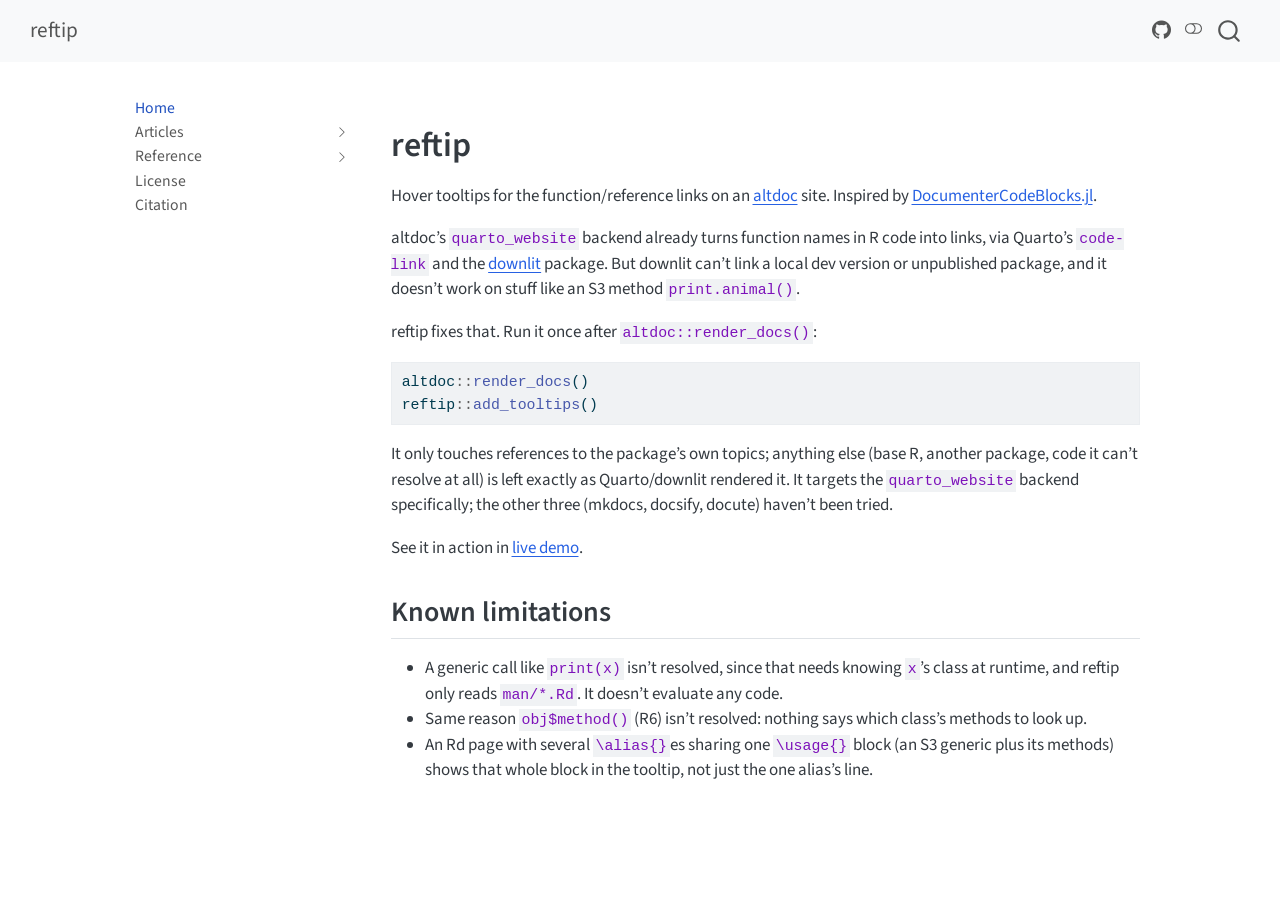
==== index.html @ 0f512218 "Deploying to gh-pages from @ BjarkeHautop/reftip@49de74fd7f89016fe08bc91125ef7ce20153b711 🚀" ====
<!DOCTYPE html>
<html xmlns="http://www.w3.org/1999/xhtml" lang="en" xml:lang="en"><head>

<meta charset="utf-8">
<meta name="generator" content="quarto-1.10.18">

<meta name="viewport" content="width=device-width, initial-scale=1.0, user-scalable=yes">


<title>reftip</title>
<style>
/* Default styles provided by pandoc.
** See https://pandoc.org/MANUAL.html#variables-for-html for config info.
*/
span.smallcaps{font-variant: small-caps;}
div.columns{display: flex; gap: 1.5em;}
div.column{flex: auto;}
@media screen {
div.columns{gap: min(4vw, 1.5em);}
div.column{overflow-x: auto;}
}
div.hanging-indent{margin-left: 1.5em; text-indent: -1.5em;}
ul.task-list{list-style: none;}
ul.task-list li input[type="checkbox"] {
  width: 0.8em;
  margin: 0 0.8em 0.2em -1em; /* quarto-specific, see https://github.com/quarto-dev/quarto-cli/issues/4556 */ 
  vertical-align: middle;
}
/* CSS for syntax highlighting */
html { -webkit-text-size-adjust: 100%; }
pre > code.sourceCode { white-space: pre; position: relative; }
pre > code.sourceCode > span { display: inline-block; line-height: 1.25; }
pre > code.sourceCode > span:empty { height: 1.2em; }
.sourceCode { overflow: visible; }
code.sourceCode > span { color: inherit; text-decoration: inherit; }
div.sourceCode { margin: 1em 0; }
pre.sourceCode { margin: 0; }
@media screen {
div.sourceCode { overflow: auto; }
}
@media print {
pre > code.sourceCode { white-space: pre-wrap; }
pre > code.sourceCode > span { text-indent: -5em; padding-left: 5em; }
}
pre.numberSource code
  { counter-reset: source-line 0; }
pre.numberSource code > span
  { position: relative; left: -4em; counter-increment: source-line; }
pre.numberSource code > span > a:first-child::before
  { content: counter(source-line);
    position: relative; left: -1em; text-align: right; vertical-align: baseline;
    border: none; display: inline-block;
    -webkit-touch-callout: none; -webkit-user-select: none;
    -khtml-user-select: none; -moz-user-select: none;
    -ms-user-select: none; user-select: none;
    padding: 0 4px; width: 4em;
  }
pre.numberSource { margin-left: 3em;  padding-left: 4px; }
div.sourceCode
  {   }
@media screen {
pre > code.sourceCode > span > a:first-child::before { text-decoration: underline; }
}
</style>


<script src="site_libs/quarto-nav/quarto-nav.js"></script>
<script src="site_libs/quarto-nav/headroom.min.js"></script>
<script src="site_libs/clipboard/clipboard.min.js"></script>
<script src="site_libs/quarto-search/autocomplete.umd.js"></script>
<script src="site_libs/quarto-search/fuse.min.js"></script>
<script src="site_libs/quarto-search/quarto-search.js"></script>
<meta name="quarto:offset" content="./">
<script src="site_libs/quarto-html/quarto.js" type="module"></script>
<script src="site_libs/quarto-html/tabsets/tabsets.js" type="module"></script>
<script src="site_libs/quarto-html/popper.min.js"></script>
<script src="site_libs/quarto-html/tippy.umd.min.js"></script>
<script src="site_libs/quarto-html/anchor.min.js"></script>
<link href="site_libs/quarto-html/tippy.css" rel="stylesheet">
<link href="site_libs/quarto-html/quarto-syntax-highlighting-64a204ab8560d761af7679ceaba22944.css" rel="stylesheet" class="quarto-color-scheme" id="quarto-text-highlighting-styles">
<link href="site_libs/quarto-html/quarto-syntax-highlighting-dark-b85bc7c33db8c58e0ec93c3465666fed.css" rel="stylesheet" class="quarto-color-scheme quarto-color-alternate" id="quarto-text-highlighting-styles">
<link href="site_libs/quarto-html/quarto-syntax-highlighting-64a204ab8560d761af7679ceaba22944.css" rel="stylesheet" class="quarto-color-scheme-extra" id="quarto-text-highlighting-styles">
<script src="site_libs/bootstrap/bootstrap.min.js"></script>
<link href="site_libs/bootstrap/bootstrap-icons.css" rel="stylesheet">
<link href="site_libs/bootstrap/bootstrap-ab0d10c92923bf6eabdedba64a68457c.min.css" rel="stylesheet" append-hash="true" class="quarto-color-scheme" id="quarto-bootstrap" data-mode="light">
<link href="site_libs/bootstrap/bootstrap-dark-7be9d5279f96f90b687f1d03388332cb.min.css" rel="stylesheet" append-hash="true" class="quarto-color-scheme quarto-color-alternate" id="quarto-bootstrap" data-mode="dark">
<link href="site_libs/bootstrap/bootstrap-ab0d10c92923bf6eabdedba64a68457c.min.css" rel="stylesheet" append-hash="true" class="quarto-color-scheme-extra" id="quarto-bootstrap" data-mode="light">
<script id="quarto-search-options" type="application/json">{
  "location": "navbar",
  "copy-button": false,
  "collapse-after": 3,
  "panel-placement": "end",
  "type": "overlay",
  "limit": 50,
  "keyboard-shortcut": [
    "f",
    "/",
    "s"
  ],
  "show-item-context": false,
  "language": {
    "search-no-results-text": "No results",
    "search-matching-documents-text": "matching documents",
    "search-copy-link-title": "Copy link to search",
    "search-hide-matches-text": "Hide additional matches",
    "search-more-match-text": "more match in this document",
    "search-more-matches-text": "more matches in this document",
    "search-clear-button-title": "Clear",
    "search-text-placeholder": "",
    "search-detached-cancel-button-title": "Cancel",
    "search-submit-button-title": "Submit",
    "search-label": "Search"
  }
}</script>
<script>
(function () {
  try {
    if (
      window.localStorage.getItem("quarto-color-scheme") === null &&
      window.matchMedia("(prefers-color-scheme: dark)").matches
    ) {
      window.localStorage.setItem("quarto-color-scheme", "alternate");
    }
  } catch (e) {
    // localStorage unavailable (e.g. file:// preview, blocked
    // storage) - fall back to Quarto's own light default.
  }
})();
</script>


<!-- reftip -->
<style>
.reftip-float{display:none;position:fixed;z-index:10000;min-width:220px;max-width:420px;background:var(--bs-body-bg,#1e1e1e);color:var(--bs-body-color,#eee);border:1px solid var(--bs-border-color,#444);border-radius:6px;padding:.5em .75em;font-size:.85em;line-height:1.4;box-shadow:0 4px 14px rgba(0,0,0,.35);white-space:normal;text-align:left;font-weight:normal;font-style:normal;}
.reftip-float .reftip-sig{display:block;white-space:pre-wrap;font-family:ui-monospace,SFMono-Regular,Consolas,monospace;font-weight:600;color:var(--bs-link-color,#9cdcfe);margin-bottom:.35em;background-color:transparent;padding:0;border-radius:0;}
.reftip-float .reftip-brief{margin:0;color:var(--bs-secondary-color,#ccc);}
a.reftip-ref{cursor:help;}
</style>
</head>

<body class="nav-sidebar floating nav-fixed fullcontent quarto-light"><script id="quarto-html-before-body" type="application/javascript">
    const toggleBodyColorMode = (bsSheetEl) => {
      const mode = bsSheetEl.getAttribute("data-mode");
      const bodyEl = window.document.querySelector("body");
      if (mode === "dark") {
        bodyEl.classList.add("quarto-dark");
        bodyEl.classList.remove("quarto-light");
      } else {
        bodyEl.classList.add("quarto-light");
        bodyEl.classList.remove("quarto-dark");
      }
    }
    const toggleBodyColorPrimary = () => {
      const bsSheetEl = window.document.querySelector("link#quarto-bootstrap:not([rel=disabled-stylesheet])");
      if (bsSheetEl) {
        toggleBodyColorMode(bsSheetEl);
      }
    }
    const setColorSchemeToggle = (alternate) => {
      const toggles = window.document.querySelectorAll('.quarto-color-scheme-toggle');
      for (let i=0; i < toggles.length; i++) {
        const toggle = toggles[i];
        if (toggle) {
          if (alternate) {
            toggle.classList.add("alternate");
          } else {
            toggle.classList.remove("alternate");
          }
        }
      }
    };
    const toggleColorMode = (alternate) => {
      // Switch the stylesheets
      const primaryStylesheets = window.document.querySelectorAll('link.quarto-color-scheme:not(.quarto-color-alternate)');
      const alternateStylesheets = window.document.querySelectorAll('link.quarto-color-scheme.quarto-color-alternate');
      manageTransitions('#quarto-margin-sidebar .nav-link', false);
      if (alternate) {
        // note: dark is layered on light, we don't disable primary!
        enableStylesheet(alternateStylesheets);
        for (const sheetNode of alternateStylesheets) {
          if (sheetNode.id === "quarto-bootstrap") {
            toggleBodyColorMode(sheetNode);
          }
        }
      } else {
        disableStylesheet(alternateStylesheets);
        enableStylesheet(primaryStylesheets)
        toggleBodyColorPrimary();
      }
      manageTransitions('#quarto-margin-sidebar .nav-link', true);
      // Switch the toggles
      setColorSchemeToggle(alternate)
      // Hack to workaround the fact that safari doesn't
      // properly recolor the scrollbar when toggling (#1455)
      if (navigator.userAgent.indexOf('Safari') > 0 && navigator.userAgent.indexOf('Chrome') == -1) {
        manageTransitions("body", false);
        window.scrollTo(0, 1);
        setTimeout(() => {
          window.scrollTo(0, 0);
          manageTransitions("body", true);
        }, 40);
      }
    }
    const disableStylesheet = (stylesheets) => {
      for (let i=0; i < stylesheets.length; i++) {
        const stylesheet = stylesheets[i];
        stylesheet.rel = 'disabled-stylesheet';
      }
    }
    const enableStylesheet = (stylesheets) => {
      for (let i=0; i < stylesheets.length; i++) {
        const stylesheet = stylesheets[i];
        if(stylesheet.rel !== 'stylesheet') { // for Chrome, which will still FOUC without this check
          stylesheet.rel = 'stylesheet';
        }
      }
    }
    const manageTransitions = (selector, allowTransitions) => {
      const els = window.document.querySelectorAll(selector);
      for (let i=0; i < els.length; i++) {
        const el = els[i];
        if (allowTransitions) {
          el.classList.remove('notransition');
        } else {
          el.classList.add('notransition');
        }
      }
    }
    const isFileUrl = () => {
      return window.location.protocol === 'file:';
    }
    const hasAlternateSentinel = () => {
      let styleSentinel = getColorSchemeSentinel();
      if (styleSentinel !== null) {
        return styleSentinel === "alternate";
      } else {
        return false;
      }
    }
    const setStyleSentinel = (alternate) => {
      const value = alternate ? "alternate" : "default";
      if (!isFileUrl()) {
        window.localStorage.setItem("quarto-color-scheme", value);
      } else {
        localAlternateSentinel = value;
      }
    }
    const getColorSchemeSentinel = () => {
      if (!isFileUrl()) {
        const storageValue = window.localStorage.getItem("quarto-color-scheme");
        return storageValue != null ? storageValue : localAlternateSentinel;
      } else {
        return localAlternateSentinel;
      }
    }
    const toggleGiscusIfUsed = (isAlternate, darkModeDefault) => {
      const baseTheme = document.querySelector('#giscus-base-theme')?.value ?? 'light';
      const alternateTheme = document.querySelector('#giscus-alt-theme')?.value ?? 'dark';
      let newTheme = '';
      if(authorPrefersDark) {
        newTheme = isAlternate ? baseTheme : alternateTheme;
      } else {
        newTheme = isAlternate ? alternateTheme : baseTheme;
      }
      const changeGiscusTheme = () => {
        // From: https://github.com/giscus/giscus/issues/336
        const sendMessage = (message) => {
          const iframe = document.querySelector('iframe.giscus-frame');
          if (!iframe) return;
          iframe.contentWindow.postMessage({ giscus: message }, 'https://giscus.app');
        }
        sendMessage({
          setConfig: {
            theme: newTheme
          }
        });
      }
      const isGiscussLoaded = window.document.querySelector('iframe.giscus-frame') !== null;
      if (isGiscussLoaded) {
        changeGiscusTheme();
      }
    };
    const authorPrefersDark = false;
    const darkModeDefault = authorPrefersDark;
      document.querySelector('link#quarto-text-highlighting-styles.quarto-color-scheme-extra').rel = 'disabled-stylesheet';
      document.querySelector('link#quarto-bootstrap.quarto-color-scheme-extra').rel = 'disabled-stylesheet';
    let localAlternateSentinel = darkModeDefault ? 'alternate' : 'default';
    // Dark / light mode switch
    window.quartoToggleColorScheme = () => {
      // Read the current dark / light value
      let toAlternate = !hasAlternateSentinel();
      toggleColorMode(toAlternate);
      setStyleSentinel(toAlternate);
      toggleGiscusIfUsed(toAlternate, darkModeDefault);
      window.dispatchEvent(new Event('resize'));
    };
    // Switch to dark mode if need be
    if (hasAlternateSentinel()) {
      toggleColorMode(true);
    } else {
      toggleColorMode(false);
    }
  </script>

<div id="quarto-search-results"></div>
  <header id="quarto-header" class="headroom fixed-top">
    <nav class="navbar navbar-expand-lg " data-bs-theme="dark">
      <div class="navbar-container container-fluid">
      <div class="navbar-brand-container mx-auto">
    <a class="navbar-brand" href="./index.html">
    <span class="navbar-title">reftip</span>
    </a>
  </div>
            <div id="quarto-search" class="" title="Search"></div>
          <button class="navbar-toggler" type="button" data-bs-toggle="collapse" data-bs-target="#navbarCollapse" aria-controls="navbarCollapse" role="menu" aria-expanded="false" aria-label="Toggle navigation" onclick="if (window.quartoToggleHeadroom) { window.quartoToggleHeadroom(); }">
  <span class="navbar-toggler-icon"></span>
</button>
          <div class="collapse navbar-collapse" id="navbarCollapse">
            <ul class="navbar-nav navbar-nav-scroll ms-auto">
  <li class="nav-item compact">
    <a class="nav-link" href="https://github.com/BjarkeHautop/reftip"> <i class="bi bi-github" role="img" aria-label="reftip GitHub">
</i> 
<span class="menu-text"></span></a>
  </li>  
</ul>
          </div> <!-- /navcollapse -->
            <div class="quarto-navbar-tools">
  <a href="" class="quarto-color-scheme-toggle quarto-navigation-tool  px-1" onclick="window.quartoToggleColorScheme(); return false;" title="Toggle dark mode"><i class="bi"></i></a>
</div>
      </div> <!-- /container-fluid -->
    </nav>
  <nav class="quarto-secondary-nav">
    <div class="container-fluid d-flex">
      <button type="button" class="quarto-btn-toggle btn" data-bs-toggle="collapse" role="button" data-bs-target=".quarto-sidebar-collapse-item" aria-controls="quarto-sidebar" aria-expanded="false" aria-label="Toggle sidebar navigation" onclick="if (window.quartoToggleHeadroom) { window.quartoToggleHeadroom(); }">
        <i class="bi bi-layout-text-sidebar-reverse"></i>
      </button>
        <nav class="quarto-page-breadcrumbs" aria-label="breadcrumb"><ol class="breadcrumb"><li class="breadcrumb-item"><a href="./index.html">Home</a></li></ol></nav>
        <a class="flex-grow-1" role="navigation" data-bs-toggle="collapse" data-bs-target=".quarto-sidebar-collapse-item" aria-controls="quarto-sidebar" aria-expanded="false" aria-label="Toggle sidebar navigation" onclick="if (window.quartoToggleHeadroom) { window.quartoToggleHeadroom(); }">      
        </a>
    </div>
  </nav>
</header>
<!-- content -->
<div id="quarto-content" class="quarto-container page-columns page-rows-contents page-layout-article page-navbar">
<!-- sidebar -->
  <nav id="quarto-sidebar" class="sidebar collapse collapse-horizontal quarto-sidebar-collapse-item sidebar-navigation floating overflow-auto">
    <div class="sidebar-menu-container"> 
    <ul class="list-unstyled mt-1">
        <li class="sidebar-item">
  <div class="sidebar-item-container"> 
  <a href="./index.html" class="sidebar-item-text sidebar-link active">
 <span class="menu-text">Home</span></a>
  </div>
</li>
        <li class="sidebar-item sidebar-item-section">
      <div class="sidebar-item-container"> 
            <a class="sidebar-item-text sidebar-link text-start collapsed" data-bs-toggle="collapse" data-bs-target="#quarto-sidebar-section-1" role="navigation" aria-expanded="false">
 <span class="menu-text">Articles</span></a>
          <a class="sidebar-item-toggle text-start collapsed" data-bs-toggle="collapse" data-bs-target="#quarto-sidebar-section-1" role="navigation" aria-expanded="false" aria-label="Toggle section">
            <i class="bi bi-chevron-right ms-2"></i>
          </a> 
      </div>
      <ul id="quarto-sidebar-section-1" class="collapse list-unstyled sidebar-section depth1 ">  
          <li class="sidebar-item">
  <div class="sidebar-item-container"> 
  <a href="./vignettes/demo.html" class="sidebar-item-text sidebar-link">
 <span class="menu-text">Live demo</span></a>
  </div>
</li>
      </ul>
  </li>
        <li class="sidebar-item sidebar-item-section">
      <div class="sidebar-item-container"> 
            <a class="sidebar-item-text sidebar-link text-start collapsed" data-bs-toggle="collapse" data-bs-target="#quarto-sidebar-section-2" role="navigation" aria-expanded="false">
 <span class="menu-text">Reference</span></a>
          <a class="sidebar-item-toggle text-start collapsed" data-bs-toggle="collapse" data-bs-target="#quarto-sidebar-section-2" role="navigation" aria-expanded="false" aria-label="Toggle section">
            <i class="bi bi-chevron-right ms-2"></i>
          </a> 
      </div>
      <ul id="quarto-sidebar-section-2" class="collapse list-unstyled sidebar-section depth1 ">  
          <li class="sidebar-item">
  <div class="sidebar-item-container"> 
  <a href="./man/add_tooltips.html" class="sidebar-item-text sidebar-link">
 <span class="menu-text">add_tooltips</span></a>
  </div>
</li>
          <li class="sidebar-item">
  <div class="sidebar-item-container"> 
  <a href="./man/animal.html" class="sidebar-item-text sidebar-link">
 <span class="menu-text">animal</span></a>
  </div>
</li>
          <li class="sidebar-item">
  <div class="sidebar-item-container"> 
  <a href="./man/build_topic_index.html" class="sidebar-item-text sidebar-link">
 <span class="menu-text">build_topic_index</span></a>
  </div>
</li>
          <li class="sidebar-item">
  <div class="sidebar-item-container"> 
  <a href="./man/greet.html" class="sidebar-item-text sidebar-link">
 <span class="menu-text">greet</span></a>
  </div>
</li>
      </ul>
  </li>
        <li class="sidebar-item">
  <div class="sidebar-item-container"> 
  <a href="./LICENSE.html" class="sidebar-item-text sidebar-link">
 <span class="menu-text">License</span></a>
  </div>
</li>
        <li class="sidebar-item">
  <div class="sidebar-item-container"> 
  <a href="./CITATION.html" class="sidebar-item-text sidebar-link">
 <span class="menu-text">Citation</span></a>
  </div>
</li>
    </ul>
    </div>
</nav>
<div id="quarto-sidebar-glass" class="quarto-sidebar-collapse-item" data-bs-toggle="collapse" data-bs-target=".quarto-sidebar-collapse-item"></div>
<!-- margin-sidebar -->
    
<!-- main -->
<main class="content" id="quarto-document-content"><header id="title-block-header" class="quarto-title-block"></header>





<section id="reftip" class="level1">
<h1>reftip</h1>
<p>Hover tooltips for the function/reference links on an <a href="https://github.com/etiennebacher/altdoc">altdoc</a> site. Inspired by <a href="https://fredrikekre.github.io/DocumenterCodeBlocks.jl/dev/">DocumenterCodeBlocks.jl</a>.</p>
<p>altdoc’s <code>quarto_website</code> backend already turns function names in R code into links, via Quarto’s <code>code-link</code> and the <a href="https://downlit.r-lib.org/">downlit</a> package. But downlit can’t link a local dev version or unpublished package, and it doesn’t work on stuff like an S3 method <code><a class="reftip-ref" data-reftip="t1" href="man/animal.html">print.animal()</a></code>.</p>
<p>reftip fixes that. Run it once after <code>altdoc::render_docs()</code>:</p>
<div class="code-copy-outer-scaffold"><div class="sourceCode" id="cb1"><pre class="sourceCode r code-with-copy"><code class="sourceCode r"><span id="cb1-1"><a href="#cb1-1" aria-hidden="true" tabindex="-1"></a>altdoc<span class="sc">::</span><span class="fu">render_docs</span>()</span>
<span id="cb1-2"><a href="#cb1-2" aria-hidden="true" tabindex="-1"></a>reftip<span class="sc">::</span><span class="fu"><a class="reftip-ref" data-reftip="t2" href="man/add_tooltips.html">add_tooltips</a></span>()</span></code></pre></div><button title="Copy to Clipboard" class="code-copy-button"><i class="bi"></i></button></div>
<p>It only touches references to the package’s own topics; anything else (base R, another package, code it can’t resolve at all) is left exactly as Quarto/downlit rendered it. It targets the <code>quarto_website</code> backend specifically; the other three (mkdocs, docsify, docute) haven’t been tried.</p>
<p>See it in action in <a href="https://bjarkehautop.github.io/reftip/vignettes/demo.html">live demo</a>.</p>
<section id="known-limitations" class="level2">
<h2 class="anchored" data-anchor-id="known-limitations">Known limitations</h2>
<ul>
<li>A generic call like <code>print(x)</code> isn’t resolved, since that needs knowing <code>x</code>’s class at runtime, and reftip only reads <code>man/*.Rd</code>. It doesn’t evaluate any code.</li>
<li>Same reason <code>obj$method()</code> (R6) isn’t resolved: nothing says which class’s methods to look up.</li>
<li>An Rd page with several <code>\alias{}</code>es sharing one <code>\usage{}</code> block (an S3 generic plus its methods) shows that whole block in the tooltip, not just the one alias’s line.</li>
</ul>


</section>
</section>

</main> <!-- /main -->
<script id="quarto-html-after-body" type="application/javascript">
  window.document.addEventListener("DOMContentLoaded", function (event) {
    // Ensure there is a toggle, if there isn't float one in the top right
    if (window.document.querySelector('.quarto-color-scheme-toggle') === null) {
      const a = window.document.createElement('a');
      a.classList.add('top-right');
      a.classList.add('quarto-color-scheme-toggle');
      a.href = "";
      a.onclick = function() { try { window.quartoToggleColorScheme(); } catch {} return false; };
      const i = window.document.createElement("i");
      i.classList.add('bi');
      a.appendChild(i);
      window.document.body.appendChild(a);
    }
    setColorSchemeToggle(hasAlternateSentinel())
    const icon = "";
    const anchorJS = new window.AnchorJS();
    anchorJS.options = {
      placement: 'right',
      icon: icon
    };
    anchorJS.add('.anchored');
    const isCodeAnnotation = (el) => {
      for (const clz of el.classList) {
        if (clz.startsWith('code-annotation-')) {                     
          return true;
        }
      }
      return false;
    }
    const onCopySuccess = function(e) {
      // button target
      const button = e.trigger;
      // don't keep focus
      button.blur();
      // flash "checked"
      button.classList.add('code-copy-button-checked');
      var currentTitle = button.getAttribute("title");
      button.setAttribute("title", "Copied!");
      let tooltip;
      if (window.bootstrap) {
        button.setAttribute("data-bs-toggle", "tooltip");
        button.setAttribute("data-bs-placement", "left");
        button.setAttribute("data-bs-title", "Copied!");
        tooltip = new bootstrap.Tooltip(button, 
          { trigger: "manual", 
            customClass: "code-copy-button-tooltip",
            offset: [0, -8]});
        tooltip.show();    
      }
      setTimeout(function() {
        if (tooltip) {
          tooltip.hide();
          button.removeAttribute("data-bs-title");
          button.removeAttribute("data-bs-toggle");
          button.removeAttribute("data-bs-placement");
        }
        button.setAttribute("title", currentTitle);
        button.classList.remove('code-copy-button-checked');
      }, 1000);
      // clear code selection
      e.clearSelection();
    }
    const getTextToCopy = function(trigger) {
      const outerScaffold = trigger.parentElement.cloneNode(true);
      const codeEl = outerScaffold.querySelector('code');
      for (const childEl of codeEl.children) {
        if (isCodeAnnotation(childEl)) {
          childEl.remove();
        }
      }
      return codeEl.innerText;
    }
    const clipboard = new window.ClipboardJS('.code-copy-button:not([data-in-quarto-modal])', {
      text: getTextToCopy
    });
    clipboard.on('success', onCopySuccess);
    if (window.document.getElementById('quarto-embedded-source-code-modal')) {
      const clipboardModal = new window.ClipboardJS('.code-copy-button[data-in-quarto-modal]', {
        text: getTextToCopy,
        container: window.document.getElementById('quarto-embedded-source-code-modal')
      });
      clipboardModal.on('success', onCopySuccess);
    }
      var localhostRegex = new RegExp(/^(?:http|https):\/\/localhost\:?[0-9]*\//);
      var mailtoRegex = new RegExp(/^mailto:/);
        var filterRegex = new RegExp('/' + window.location.host + '/');
      var isInternal = (href) => {
          return filterRegex.test(href) || localhostRegex.test(href) || mailtoRegex.test(href);
      }
      // Inspect non-navigation links and adorn them if external
     var links = window.document.querySelectorAll('a[href]:not(.nav-link):not(.navbar-brand):not(.toc-action):not(.sidebar-link):not(.sidebar-item-toggle):not(.pagination-link):not(.no-external):not([aria-hidden]):not(.dropdown-item):not(.quarto-navigation-tool):not(.about-link)');
      for (var i=0; i<links.length; i++) {
        const link = links[i];
        if (!isInternal(link.href)) {
          // undo the damage that might have been done by quarto-nav.js in the case of
          // links that we want to consider external
          if (link.dataset.originalHref !== undefined) {
            link.href = link.dataset.originalHref;
          }
        }
      }
    function tippyHover(el, contentFn, onTriggerFn, onUntriggerFn) {
      const config = {
        allowHTML: true,
        maxWidth: 500,
        delay: 100,
        arrow: false,
        appendTo: function(el) {
            return el.parentElement;
        },
        interactive: true,
        interactiveBorder: 10,
        theme: 'quarto',
        placement: 'bottom-start',
      };
      if (contentFn) {
        config.content = contentFn;
      }
      if (onTriggerFn) {
        config.onTrigger = onTriggerFn;
      }
      if (onUntriggerFn) {
        config.onUntrigger = onUntriggerFn;
      }
      window.tippy(el, config); 
    }
    const noterefs = window.document.querySelectorAll('a[role="doc-noteref"]');
    for (var i=0; i<noterefs.length; i++) {
      const ref = noterefs[i];
      tippyHover(ref, function() {
        // use id or data attribute instead here
        let href = ref.getAttribute('data-footnote-href') || ref.getAttribute('href');
        try { href = new URL(href).hash; } catch {}
        const id = href.replace(/^#\/?/, "");
        const note = window.document.getElementById(id);
        if (note) {
          return note.innerHTML;
        } else {
          return "";
        }
      });
    }
    const xrefs = window.document.querySelectorAll('a.quarto-xref');
    const processXRef = (id, note) => {
      // Strip column container classes
      const stripColumnClz = (el) => {
        el.classList.remove("page-full", "page-columns");
        if (el.children) {
          for (const child of el.children) {
            stripColumnClz(child);
          }
        }
      }
      stripColumnClz(note)
      if (id === null || id.startsWith('sec-')) {
        // Special case sections, only their first couple elements
        const container = document.createElement("div");
        if (note.children && note.children.length > 2) {
          container.appendChild(note.children[0].cloneNode(true));
          for (let i = 1; i < note.children.length; i++) {
            const child = note.children[i];
            if (child.tagName === "P" && child.innerText === "") {
              continue;
            } else {
              container.appendChild(child.cloneNode(true));
              break;
            }
          }
          if (window.Quarto?.typesetMath) {
            window.Quarto.typesetMath(container);
          }
          return container.innerHTML
        } else {
          if (window.Quarto?.typesetMath) {
            window.Quarto.typesetMath(note);
          }
          return note.innerHTML;
        }
      } else {
        // Remove any anchor links if they are present
        const anchorLink = note.querySelector('a.anchorjs-link');
        if (anchorLink) {
          anchorLink.remove();
        }
        if (window.Quarto?.typesetMath) {
          window.Quarto.typesetMath(note);
        }
        if (note.classList.contains("callout")) {
          return note.outerHTML;
        } else {
          return note.innerHTML;
        }
      }
    }
    for (var i=0; i<xrefs.length; i++) {
      const xref = xrefs[i];
      tippyHover(xref, undefined, function(instance) {
        instance.disable();
        let url = xref.getAttribute('href');
        let hash = undefined; 
        if (url.startsWith('#')) {
          hash = url;
        } else {
          try { hash = new URL(url).hash; } catch {}
        }
        if (hash) {
          const id = hash.replace(/^#\/?/, "");
          const note = window.document.getElementById(id);
          if (note !== null) {
            try {
              const html = processXRef(id, note.cloneNode(true));
              instance.setContent(html);
            } finally {
              instance.enable();
              instance.show();
            }
          } else {
            // See if we can fetch this
            fetch(url.split('#')[0])
            .then(res => res.text())
            .then(html => {
              const parser = new DOMParser();
              const htmlDoc = parser.parseFromString(html, "text/html");
              const note = htmlDoc.getElementById(id);
              if (note !== null) {
                const html = processXRef(id, note);
                instance.setContent(html);
              } 
            }).finally(() => {
              instance.enable();
              instance.show();
            });
          }
        } else {
          // See if we can fetch a full url (with no hash to target)
          // This is a special case and we should probably do some content thinning / targeting
          fetch(url)
          .then(res => res.text())
          .then(html => {
            const parser = new DOMParser();
            const htmlDoc = parser.parseFromString(html, "text/html");
            const note = htmlDoc.querySelector('main.content');
            if (note !== null) {
              // This should only happen for chapter cross references
              // (since there is no id in the URL)
              // remove the first header
              if (note.children.length > 0 && note.children[0].tagName === "HEADER") {
                note.children[0].remove();
              }
              const html = processXRef(null, note);
              instance.setContent(html);
            } 
          }).finally(() => {
            instance.enable();
            instance.show();
          });
        }
      }, function(instance) {
      });
    }
        let selectedAnnoteEl;
        const selectorForAnnotation = ( cell, annotation) => {
          let cellAttr = 'data-code-cell="' + cell + '"';
          let lineAttr = 'data-code-annotation="' +  annotation + '"';
          const selector = 'span[' + cellAttr + '][' + lineAttr + ']';
          return selector;
        }
        const selectCodeLines = (annoteEl) => {
          const doc = window.document;
          const targetCell = annoteEl.getAttribute("data-target-cell");
          const targetAnnotation = annoteEl.getAttribute("data-target-annotation");
          const annoteSpan = window.document.querySelector(selectorForAnnotation(targetCell, targetAnnotation));
          const lines = annoteSpan.getAttribute("data-code-lines").split(",");
          const lineIds = lines.map((line) => {
            return targetCell + "-" + line;
          })
          let top = null;
          let height = null;
          let parent = null;
          if (lineIds.length > 0) {
              //compute the position of the single el (top and bottom and make a div)
              const el = window.document.getElementById(lineIds[0]);
              top = el.offsetTop;
              height = el.offsetHeight;
              parent = el.parentElement.parentElement;
            if (lineIds.length > 1) {
              const lastEl = window.document.getElementById(lineIds[lineIds.length - 1]);
              const bottom = lastEl.offsetTop + lastEl.offsetHeight;
              height = bottom - top;
            }
            if (top !== null && height !== null && parent !== null) {
              // cook up a div (if necessary) and position it 
              let div = window.document.getElementById("code-annotation-line-highlight");
              if (div === null) {
                div = window.document.createElement("div");
                div.setAttribute("id", "code-annotation-line-highlight");
                div.style.position = 'absolute';
                parent.appendChild(div);
              }
              div.style.top = top - 2 + "px";
              div.style.height = height + 4 + "px";
              div.style.left = 0;
              let gutterDiv = window.document.getElementById("code-annotation-line-highlight-gutter");
              if (gutterDiv === null) {
                gutterDiv = window.document.createElement("div");
                gutterDiv.setAttribute("id", "code-annotation-line-highlight-gutter");
                gutterDiv.style.position = 'absolute';
                const codeCell = window.document.getElementById(targetCell);
                const gutter = codeCell.querySelector('.code-annotation-gutter');
                gutter.appendChild(gutterDiv);
              }
              gutterDiv.style.top = top - 2 + "px";
              gutterDiv.style.height = height + 4 + "px";
            }
            selectedAnnoteEl = annoteEl;
          }
        };
        const unselectCodeLines = () => {
          const elementsIds = ["code-annotation-line-highlight", "code-annotation-line-highlight-gutter"];
          elementsIds.forEach((elId) => {
            const div = window.document.getElementById(elId);
            if (div) {
              div.remove();
            }
          });
          selectedAnnoteEl = undefined;
        };
          // Handle positioning of the toggle
      window.addEventListener(
        "resize",
        throttle(() => {
          elRect = undefined;
          if (selectedAnnoteEl) {
            selectCodeLines(selectedAnnoteEl);
          }
        }, 10)
      );
      function throttle(fn, ms) {
      let throttle = false;
      let timer;
        return (...args) => {
          if(!throttle) { // first call gets through
              fn.apply(this, args);
              throttle = true;
          } else { // all the others get throttled
              if(timer) clearTimeout(timer); // cancel #2
              timer = setTimeout(() => {
                fn.apply(this, args);
                timer = throttle = false;
              }, ms);
          }
        };
      }
        // Attach click handler to the DT
        const annoteDls = window.document.querySelectorAll('dt[data-target-cell]');
        for (const annoteDlNode of annoteDls) {
          annoteDlNode.addEventListener('click', (event) => {
            const clickedEl = event.target;
            if (clickedEl !== selectedAnnoteEl) {
              unselectCodeLines();
              const activeEl = window.document.querySelector('dt[data-target-cell].code-annotation-active');
              if (activeEl) {
                activeEl.classList.remove('code-annotation-active');
              }
              selectCodeLines(clickedEl);
              clickedEl.classList.add('code-annotation-active');
            } else {
              // Unselect the line
              unselectCodeLines();
              clickedEl.classList.remove('code-annotation-active');
            }
          });
        }
    const findCites = (el) => {
      const parentEl = el.parentElement;
      if (parentEl) {
        const cites = parentEl.dataset.cites;
        if (cites) {
          return {
            el,
            cites: cites.split(' ')
          };
        } else {
          return findCites(el.parentElement)
        }
      } else {
        return undefined;
      }
    };
    var bibliorefs = window.document.querySelectorAll('a[role="doc-biblioref"]');
    for (var i=0; i<bibliorefs.length; i++) {
      const ref = bibliorefs[i];
      const citeInfo = findCites(ref);
      if (citeInfo) {
        tippyHover(citeInfo.el, function() {
          var popup = window.document.createElement('div');
          citeInfo.cites.forEach(function(cite) {
            var citeDiv = window.document.createElement('div');
            citeDiv.classList.add('hanging-indent');
            citeDiv.classList.add('csl-entry');
            var biblioDiv = window.document.getElementById('ref-' + cite);
            if (biblioDiv) {
              citeDiv.innerHTML = biblioDiv.innerHTML;
            }
            popup.appendChild(citeDiv);
          });
          return popup.innerHTML;
        });
      }
    }
  });
  </script>
</div> <!-- /content -->




<div class="reftip-payload" hidden><div class="reftip-tip" data-for="t1"><code class="reftip-sig">print.animal(x, ...)</code><span class="reftip-brief">A minimal S3 class.</span></div><div class="reftip-tip" data-for="t2"><code class="reftip-sig">add_tooltips(path = &quot;.&quot;, docs_dir = NULL, quiet = FALSE)</code><span class="reftip-brief">Runs after altdoc::render_docs().</span></div></div>
<script>
(function(){
  var payload = document.currentScript.previousElementSibling;
  var float = document.createElement('div');
  float.className = 'reftip-float';
  float.setAttribute('role', 'tooltip');
  document.body.appendChild(float);
  var hideTimer;
  function place(el){
    var r = el.getBoundingClientRect();
    var top = r.bottom + 6;
    var left = r.left;
    var maxLeft = window.innerWidth - float.offsetWidth - 8;
    if (left > maxLeft) left = Math.max(8, maxLeft);
    var maxTop = window.innerHeight - float.offsetHeight - 8;
    if (top > maxTop) top = Math.max(8, r.top - float.offsetHeight - 6);
    float.style.top = top + 'px';
    float.style.left = left + 'px';
  }
  function show(el){
    var key = el.getAttribute('data-reftip');
    var tip = payload.querySelector('[data-for="' + key + '"]');
    if (!tip) return;
    float.innerHTML = tip.innerHTML;
    float.style.display = 'block';
    place(el);
  }
  function hide(){ float.style.display = 'none'; }
  function cancelHide(){ clearTimeout(hideTimer); }
  function scheduleHide(){ hideTimer = setTimeout(hide, 150); }
  var links = document.querySelectorAll('a.reftip-ref');
  for (var i = 0; i < links.length; i++) {
    (function(el){
      el.addEventListener('mouseenter', function(){ cancelHide(); show(el); });
      el.addEventListener('mouseleave', scheduleHide);
      el.addEventListener('focus', function(){ show(el); });
      el.addEventListener('blur', hide);
    })(links[i]);
  }
  float.addEventListener('mouseenter', cancelHide);
  float.addEventListener('mouseleave', scheduleHide);
})();
</script>
</body></html>
---- site_libs/quarto-html/tippy.css ----
.tippy-box[data-animation=fade][data-state=hidden]{opacity:0}[data-tippy-root]{max-width:calc(100vw - 10px)}.tippy-box{position:relative;background-color:#333;color:#fff;border-radius:4px;font-size:14px;line-height:1.4;white-space:normal;outline:0;transition-property:transform,visibility,opacity}.tippy-box[data-placement^=top]>.tippy-arrow{bottom:0}.tippy-box[data-placement^=top]>.tippy-arrow:before{bottom:-7px;left:0;border-width:8px 8px 0;border-top-color:initial;transform-origin:center top}.tippy-box[data-placement^=bottom]>.tippy-arrow{top:0}.tippy-box[data-placement^=bottom]>.tippy-arrow:before{top:-7px;left:0;border-width:0 8px 8px;border-bottom-color:initial;transform-origin:center bottom}.tippy-box[data-placement^=left]>.tippy-arrow{right:0}.tippy-box[data-placement^=left]>.tippy-arrow:before{border-width:8px 0 8px 8px;border-left-color:initial;right:-7px;transform-origin:center left}.tippy-box[data-placement^=right]>.tippy-arrow{left:0}.tippy-box[data-placement^=right]>.tippy-arrow:before{left:-7px;border-width:8px 8px 8px 0;border-right-color:initial;transform-origin:center right}.tippy-box[data-inertia][data-state=visible]{transition-timing-function:cubic-bezier(.54,1.5,.38,1.11)}.tippy-arrow{width:16px;height:16px;color:#333}.tippy-arrow:before{content:"";position:absolute;border-color:transparent;border-style:solid}.tippy-content{position:relative;padding:5px 9px;z-index:1}
---- site_libs/quarto-html/quarto-syntax-highlighting-64a204ab8560d761af7679ceaba22944.css ----
/* quarto syntax highlight colors */
:root {
  --quarto-hl-ot-color: #003B4F;
  --quarto-hl-at-color: #657422;
  --quarto-hl-ss-color: #20794D;
  --quarto-hl-an-color: #5E5E5E;
  --quarto-hl-fu-color: #4758AB;
  --quarto-hl-st-color: #20794D;
  --quarto-hl-cf-color: #003B4F;
  --quarto-hl-op-color: #5E5E5E;
  --quarto-hl-er-color: #AD0000;
  --quarto-hl-bn-color: #AD0000;
  --quarto-hl-al-color: #AD0000;
  --quarto-hl-va-color: #111111;
  --quarto-hl-bu-color: inherit;
  --quarto-hl-ex-color: inherit;
  --quarto-hl-pp-color: #AD0000;
  --quarto-hl-in-color: #5E5E5E;
  --quarto-hl-vs-color: #20794D;
  --quarto-hl-wa-color: #5E5E5E;
  --quarto-hl-do-color: #5E5E5E;
  --quarto-hl-im-color: #00769E;
  --quarto-hl-ch-color: #20794D;
  --quarto-hl-dt-color: #AD0000;
  --quarto-hl-fl-color: #AD0000;
  --quarto-hl-co-color: #5E5E5E;
  --quarto-hl-cv-color: #5E5E5E;
  --quarto-hl-cn-color: #8f5902;
  --quarto-hl-sc-color: #5E5E5E;
  --quarto-hl-dv-color: #AD0000;
  --quarto-hl-kw-color: #003B4F;
}

/* other quarto variables */
:root {
  --quarto-font-monospace: SFMono-Regular, Menlo, Monaco, Consolas, "Liberation Mono", "Courier New", monospace;
}

/* syntax highlight based on Pandoc's rules */
pre > code.sourceCode > span {
  color: #003B4F;
}

code.sourceCode > span {
  color: #003B4F;
}

div.sourceCode,
div.sourceCode pre.sourceCode {
  color: #003B4F;
}

/* Normal */
code span {
  color: #003B4F;
}

/* Alert */
code span.al {
  color: #AD0000;
  font-style: inherit;
}

/* Annotation */
code span.an {
  color: #5E5E5E;
  font-style: inherit;
}

/* Attribute */
code span.at {
  color: #657422;
  font-style: inherit;
}

/* BaseN */
code span.bn {
  color: #AD0000;
  font-style: inherit;
}

/* BuiltIn */
code span.bu {
  font-style: inherit;
}

/* ControlFlow */
code span.cf {
  color: #003B4F;
  font-weight: bold;
  font-style: inherit;
}

/* Char */
code span.ch {
  color: #20794D;
  font-style: inherit;
}

/* Constant */
code span.cn {
  color: #8f5902;
  font-style: inherit;
}

/* Comment */
code span.co {
  color: #5E5E5E;
  font-style: inherit;
}

/* CommentVar */
code span.cv {
  color: #5E5E5E;
  font-style: italic;
}

/* Documentation */
code span.do {
  color: #5E5E5E;
  font-style: italic;
}

/* DataType */
code span.dt {
  color: #AD0000;
  font-style: inherit;
}

/* DecVal */
code span.dv {
  color: #AD0000;
  font-style: inherit;
}

/* Error */
code span.er {
  color: #AD0000;
  font-style: inherit;
}

/* Extension */
code span.ex {
  font-style: inherit;
}

/* Float */
code span.fl {
  color: #AD0000;
  font-style: inherit;
}

/* Function */
code span.fu {
  color: #4758AB;
  font-style: inherit;
}

/* Import */
code span.im {
  color: #00769E;
  font-style: inherit;
}

/* Information */
code span.in {
  color: #5E5E5E;
  font-style: inherit;
}

/* Keyword */
code span.kw {
  color: #003B4F;
  font-weight: bold;
  font-style: inherit;
}

/* Operator */
code span.op {
  color: #5E5E5E;
  font-style: inherit;
}

/* Other */
code span.ot {
  color: #003B4F;
  font-style: inherit;
}

/* Preprocessor */
code span.pp {
  color: #AD0000;
  font-style: inherit;
}

/* SpecialChar */
code span.sc {
  color: #5E5E5E;
  font-style: inherit;
}

/* SpecialString */
code span.ss {
  color: #20794D;
  font-style: inherit;
}

/* String */
code span.st {
  color: #20794D;
  font-style: inherit;
}

/* Variable */
code span.va {
  color: #111111;
  font-style: inherit;
}

/* VerbatimString */
code span.vs {
  color: #20794D;
  font-style: inherit;
}

/* Warning */
code span.wa {
  color: #5E5E5E;
  font-style: italic;
}

.prevent-inlining {
  content: "</";
}

/*# sourceMappingURL=9d8d5bb603a83b8298b89080a598c93b.css.map */
---- site_libs/quarto-html/quarto-syntax-highlighting-dark-b85bc7c33db8c58e0ec93c3465666fed.css ----
/* quarto syntax highlight colors */
:root {
  --quarto-hl-al-color: #f07178;
  --quarto-hl-an-color: #d4d0ab;
  --quarto-hl-at-color: #00e0e0;
  --quarto-hl-bn-color: #d4d0ab;
  --quarto-hl-bu-color: #abe338;
  --quarto-hl-ch-color: #abe338;
  --quarto-hl-co-color: #f8f8f2;
  --quarto-hl-cv-color: #ffd700;
  --quarto-hl-cn-color: #ffd700;
  --quarto-hl-cf-color: #ffa07a;
  --quarto-hl-dt-color: #ffa07a;
  --quarto-hl-dv-color: #d4d0ab;
  --quarto-hl-do-color: #f8f8f2;
  --quarto-hl-er-color: #f07178;
  --quarto-hl-ex-color: #00e0e0;
  --quarto-hl-fl-color: #d4d0ab;
  --quarto-hl-fu-color: #ffa07a;
  --quarto-hl-im-color: #abe338;
  --quarto-hl-in-color: #d4d0ab;
  --quarto-hl-kw-color: #ffa07a;
  --quarto-hl-op-color: #ffa07a;
  --quarto-hl-ot-color: #00e0e0;
  --quarto-hl-pp-color: #dcc6e0;
  --quarto-hl-re-color: #00e0e0;
  --quarto-hl-sc-color: #abe338;
  --quarto-hl-ss-color: #abe338;
  --quarto-hl-st-color: #abe338;
  --quarto-hl-va-color: #00e0e0;
  --quarto-hl-vs-color: #abe338;
  --quarto-hl-wa-color: #dcc6e0;
}

/* other quarto variables */
:root {
  --quarto-font-monospace: SFMono-Regular, Menlo, Monaco, Consolas, "Liberation Mono", "Courier New", monospace;
}

/* syntax highlight based on Pandoc's rules */
pre > code.sourceCode > span {
  color: #f8f8f2;
}

code.sourceCode > span {
  color: #f8f8f2;
}

div.sourceCode,
div.sourceCode pre.sourceCode {
  color: #f8f8f2;
}

/* Normal */
code span {
  color: #f8f8f2;
}

/* Alert */
code span.al {
  color: #f07178;
}

/* Annotation */
code span.an {
  color: #d4d0ab;
}

/* Attribute */
code span.at {
  color: #00e0e0;
}

/* BaseN */
code span.bn {
  color: #d4d0ab;
}

/* BuiltIn */
code span.bu {
  color: #abe338;
}

/* ControlFlow */
code span.cf {
  font-weight: bold;
  color: #ffa07a;
}

/* Char */
code span.ch {
  color: #abe338;
}

/* Constant */
code span.cn {
  color: #ffd700;
}

/* Comment */
code span.co {
  font-style: italic;
  color: #f8f8f2;
}

/* CommentVar */
code span.cv {
  color: #ffd700;
}

/* Documentation */
code span.do {
  color: #f8f8f2;
}

/* DataType */
code span.dt {
  color: #ffa07a;
}

/* DecVal */
code span.dv {
  color: #d4d0ab;
}

/* Error */
code span.er {
  color: #f07178;
  text-decoration: underline;
}

/* Extension */
code span.ex {
  font-weight: bold;
  color: #00e0e0;
}

/* Float */
code span.fl {
  color: #d4d0ab;
}

/* Function */
code span.fu {
  color: #ffa07a;
}

/* Import */
code span.im {
  color: #abe338;
}

/* Information */
code span.in {
  color: #d4d0ab;
}

/* Keyword */
code span.kw {
  font-weight: bold;
  color: #ffa07a;
}

/* Operator */
code span.op {
  color: #ffa07a;
}

/* Other */
code span.ot {
  color: #00e0e0;
}

/* Preprocessor */
code span.pp {
  color: #dcc6e0;
}

/* RegionMarker */
code span.re {
  background-color: #f8f8f2;
  color: #00e0e0;
}

/* SpecialChar */
code span.sc {
  color: #abe338;
}

/* SpecialString */
code span.ss {
  color: #abe338;
}

/* String */
code span.st {
  color: #abe338;
}

/* Variable */
code span.va {
  color: #00e0e0;
}

/* VerbatimString */
code span.vs {
  color: #abe338;
}

/* Warning */
code span.wa {
  color: #dcc6e0;
}

.prevent-inlining {
  content: "</";
}

/*# sourceMappingURL=4ed8f1090dec6531da29ab00902aa718.css.map */
---- site_libs/quarto-html/quarto-syntax-highlighting-64a204ab8560d761af7679ceaba22944.css ----
/* quarto syntax highlight colors */
:root {
  --quarto-hl-ot-color: #003B4F;
  --quarto-hl-at-color: #657422;
  --quarto-hl-ss-color: #20794D;
  --quarto-hl-an-color: #5E5E5E;
  --quarto-hl-fu-color: #4758AB;
  --quarto-hl-st-color: #20794D;
  --quarto-hl-cf-color: #003B4F;
  --quarto-hl-op-color: #5E5E5E;
  --quarto-hl-er-color: #AD0000;
  --quarto-hl-bn-color: #AD0000;
  --quarto-hl-al-color: #AD0000;
  --quarto-hl-va-color: #111111;
  --quarto-hl-bu-color: inherit;
  --quarto-hl-ex-color: inherit;
  --quarto-hl-pp-color: #AD0000;
  --quarto-hl-in-color: #5E5E5E;
  --quarto-hl-vs-color: #20794D;
  --quarto-hl-wa-color: #5E5E5E;
  --quarto-hl-do-color: #5E5E5E;
  --quarto-hl-im-color: #00769E;
  --quarto-hl-ch-color: #20794D;
  --quarto-hl-dt-color: #AD0000;
  --quarto-hl-fl-color: #AD0000;
  --quarto-hl-co-color: #5E5E5E;
  --quarto-hl-cv-color: #5E5E5E;
  --quarto-hl-cn-color: #8f5902;
  --quarto-hl-sc-color: #5E5E5E;
  --quarto-hl-dv-color: #AD0000;
  --quarto-hl-kw-color: #003B4F;
}

/* other quarto variables */
:root {
  --quarto-font-monospace: SFMono-Regular, Menlo, Monaco, Consolas, "Liberation Mono", "Courier New", monospace;
}

/* syntax highlight based on Pandoc's rules */
pre > code.sourceCode > span {
  color: #003B4F;
}

code.sourceCode > span {
  color: #003B4F;
}

div.sourceCode,
div.sourceCode pre.sourceCode {
  color: #003B4F;
}

/* Normal */
code span {
  color: #003B4F;
}

/* Alert */
code span.al {
  color: #AD0000;
  font-style: inherit;
}

/* Annotation */
code span.an {
  color: #5E5E5E;
  font-style: inherit;
}

/* Attribute */
code span.at {
  color: #657422;
  font-style: inherit;
}

/* BaseN */
code span.bn {
  color: #AD0000;
  font-style: inherit;
}

/* BuiltIn */
code span.bu {
  font-style: inherit;
}

/* ControlFlow */
code span.cf {
  color: #003B4F;
  font-weight: bold;
  font-style: inherit;
}

/* Char */
code span.ch {
  color: #20794D;
  font-style: inherit;
}

/* Constant */
code span.cn {
  color: #8f5902;
  font-style: inherit;
}

/* Comment */
code span.co {
  color: #5E5E5E;
  font-style: inherit;
}

/* CommentVar */
code span.cv {
  color: #5E5E5E;
  font-style: italic;
}

/* Documentation */
code span.do {
  color: #5E5E5E;
  font-style: italic;
}

/* DataType */
code span.dt {
  color: #AD0000;
  font-style: inherit;
}

/* DecVal */
code span.dv {
  color: #AD0000;
  font-style: inherit;
}

/* Error */
code span.er {
  color: #AD0000;
  font-style: inherit;
}

/* Extension */
code span.ex {
  font-style: inherit;
}

/* Float */
code span.fl {
  color: #AD0000;
  font-style: inherit;
}

/* Function */
code span.fu {
  color: #4758AB;
  font-style: inherit;
}

/* Import */
code span.im {
  color: #00769E;
  font-style: inherit;
}

/* Information */
code span.in {
  color: #5E5E5E;
  font-style: inherit;
}

/* Keyword */
code span.kw {
  color: #003B4F;
  font-weight: bold;
  font-style: inherit;
}

/* Operator */
code span.op {
  color: #5E5E5E;
  font-style: inherit;
}

/* Other */
code span.ot {
  color: #003B4F;
  font-style: inherit;
}

/* Preprocessor */
code span.pp {
  color: #AD0000;
  font-style: inherit;
}

/* SpecialChar */
code span.sc {
  color: #5E5E5E;
  font-style: inherit;
}

/* SpecialString */
code span.ss {
  color: #20794D;
  font-style: inherit;
}

/* String */
code span.st {
  color: #20794D;
  font-style: inherit;
}

/* Variable */
code span.va {
  color: #111111;
  font-style: inherit;
}

/* VerbatimString */
code span.vs {
  color: #20794D;
  font-style: inherit;
}

/* Warning */
code span.wa {
  color: #5E5E5E;
  font-style: italic;
}

.prevent-inlining {
  content: "</";
}

/*# sourceMappingURL=9d8d5bb603a83b8298b89080a598c93b.css.map */
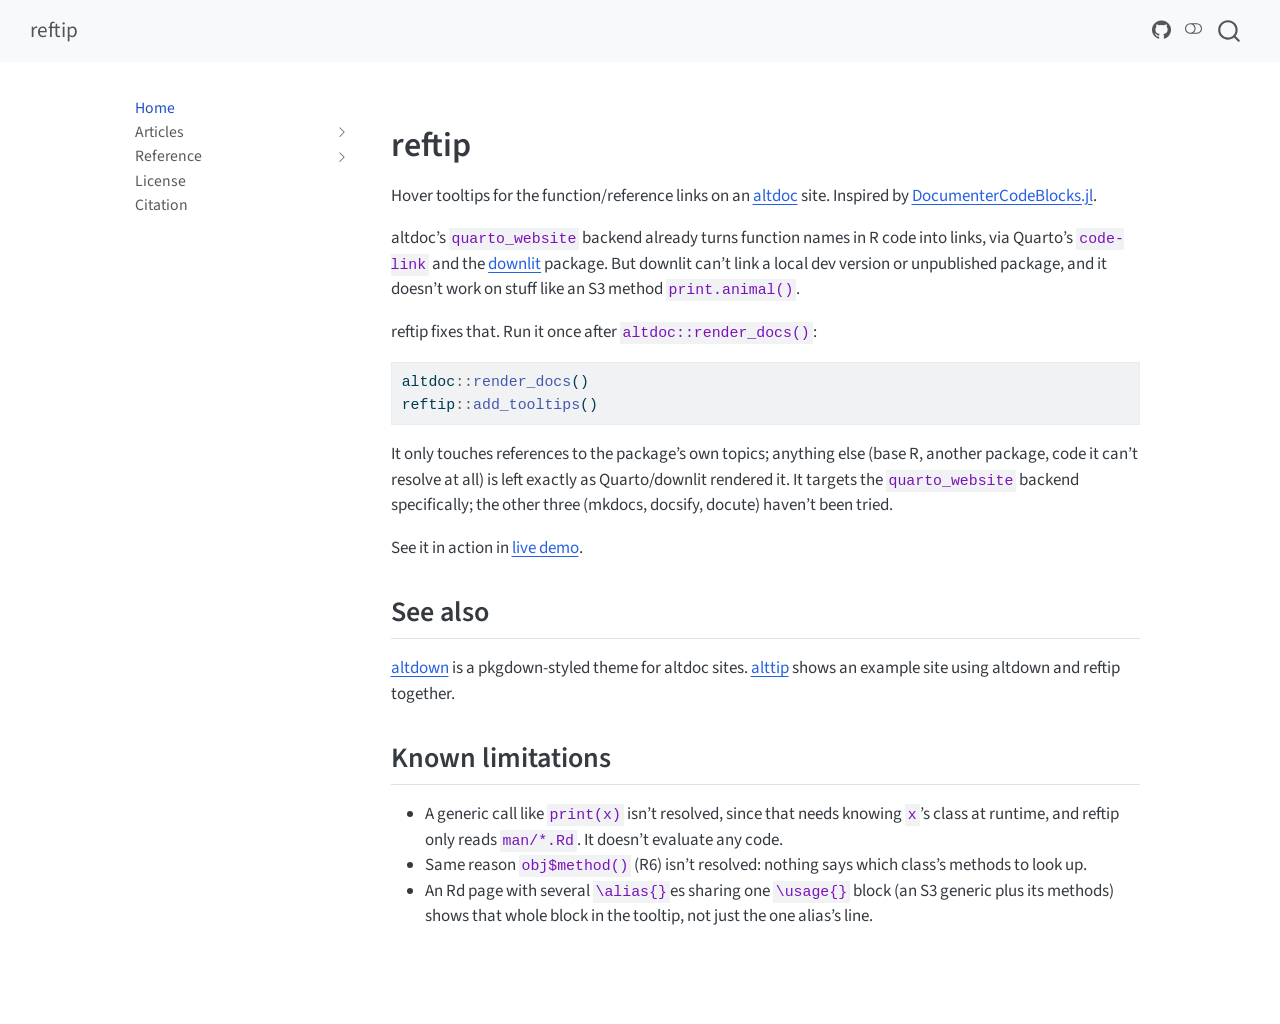
==== commit ade3372f: "Deploying to gh-pages from @ BjarkeHautop/reftip@916a7c9b79ffbeaa06d8b110944d25bbc4a07952 🚀" ====
--- a/index.html
+++ b/index.html
@@ -438,6 +438,10 @@
 <span id="cb1-2"><a href="#cb1-2" aria-hidden="true" tabindex="-1"></a>reftip<span class="sc">::</span><span class="fu"><a class="reftip-ref" data-reftip="t2" href="man/add_tooltips.html">add_tooltips</a></span>()</span></code></pre></div><button title="Copy to Clipboard" class="code-copy-button"><i class="bi"></i></button></div>
 <p>It only touches references to the package’s own topics; anything else (base R, another package, code it can’t resolve at all) is left exactly as Quarto/downlit rendered it. It targets the <code>quarto_website</code> backend specifically; the other three (mkdocs, docsify, docute) haven’t been tried.</p>
 <p>See it in action in <a href="https://bjarkehautop.github.io/reftip/vignettes/demo.html">live demo</a>.</p>
+<section id="see-also" class="level2">
+<h2 class="anchored" data-anchor-id="see-also">See also</h2>
+<p><a href="https://github.com/BjarkeHautop/altdown">altdown</a> is a pkgdown-styled theme for altdoc sites. <a href="https://github.com/bjarkehautop/alttip">alttip</a> shows an example site using altdown and reftip together.</p>
+</section>
 <section id="known-limitations" class="level2">
 <h2 class="anchored" data-anchor-id="known-limitations">Known limitations</h2>
 <ul>
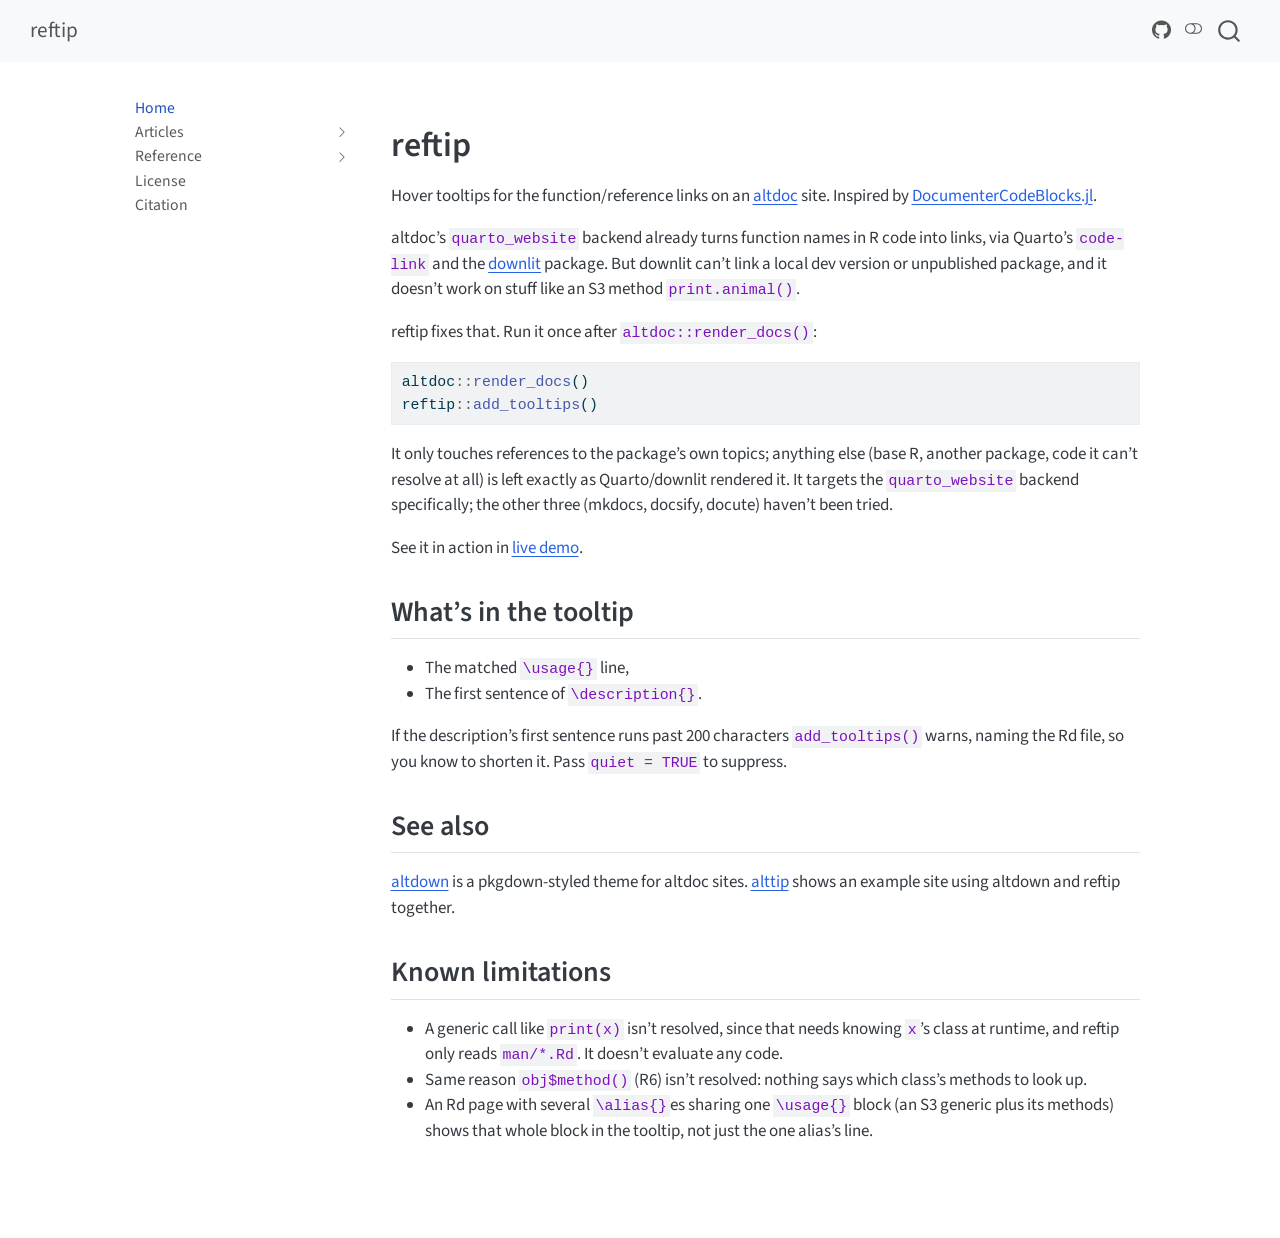
==== commit 11a4c868: "Deploying to gh-pages from @ BjarkeHautop/reftip@e2b4baa7048f1b0a49cb030811f3114d03f8fc7b 🚀" ====
--- a/index.html
+++ b/index.html
@@ -438,6 +438,14 @@
 <span id="cb1-2"><a href="#cb1-2" aria-hidden="true" tabindex="-1"></a>reftip<span class="sc">::</span><span class="fu"><a class="reftip-ref" data-reftip="t2" href="man/add_tooltips.html">add_tooltips</a></span>()</span></code></pre></div><button title="Copy to Clipboard" class="code-copy-button"><i class="bi"></i></button></div>
 <p>It only touches references to the package’s own topics; anything else (base R, another package, code it can’t resolve at all) is left exactly as Quarto/downlit rendered it. It targets the <code>quarto_website</code> backend specifically; the other three (mkdocs, docsify, docute) haven’t been tried.</p>
 <p>See it in action in <a href="https://bjarkehautop.github.io/reftip/vignettes/demo.html">live demo</a>.</p>
+<section id="whats-in-the-tooltip" class="level2">
+<h2 class="anchored" data-anchor-id="whats-in-the-tooltip">What’s in the tooltip</h2>
+<ul>
+<li>The matched <code>\usage{}</code> line,</li>
+<li>The first sentence of <code>\description{}</code>.</li>
+</ul>
+<p>If the description’s first sentence runs past 200 characters <code><a class="reftip-ref" data-reftip="t2" href="man/add_tooltips.html">add_tooltips()</a></code> warns, naming the Rd file, so you know to shorten it. Pass <code>quiet = TRUE</code> to suppress.</p>
+</section>
 <section id="see-also" class="level2">
 <h2 class="anchored" data-anchor-id="see-also">See also</h2>
 <p><a href="https://github.com/BjarkeHautop/altdown">altdown</a> is a pkgdown-styled theme for altdoc sites. <a href="https://github.com/bjarkehautop/alttip">alttip</a> shows an example site using altdown and reftip together.</p>
@@ -873,7 +881,7 @@
 
 
 
-<div class="reftip-payload" hidden><div class="reftip-tip" data-for="t1"><code class="reftip-sig">print.animal(x, ...)</code><span class="reftip-brief">A minimal S3 class.</span></div><div class="reftip-tip" data-for="t2"><code class="reftip-sig">add_tooltips(path = &quot;.&quot;, docs_dir = NULL, quiet = FALSE)</code><span class="reftip-brief">Runs after altdoc::render_docs().</span></div></div>
+<div class="reftip-payload" hidden><div class="reftip-tip" data-for="t1"><code class="reftip-sig">print.animal(x, ...)</code><span class="reftip-brief">A minimal S3 class.</span></div><div class="reftip-tip" data-for="t2"><code class="reftip-sig">add_tooltips(path = &quot;.&quot;, docs_dir = NULL, quiet = FALSE)</code><span class="reftip-brief">Run after you build docs with altdoc::render_docs().</span></div></div>
 <script>
 (function(){
   var payload = document.currentScript.previousElementSibling;
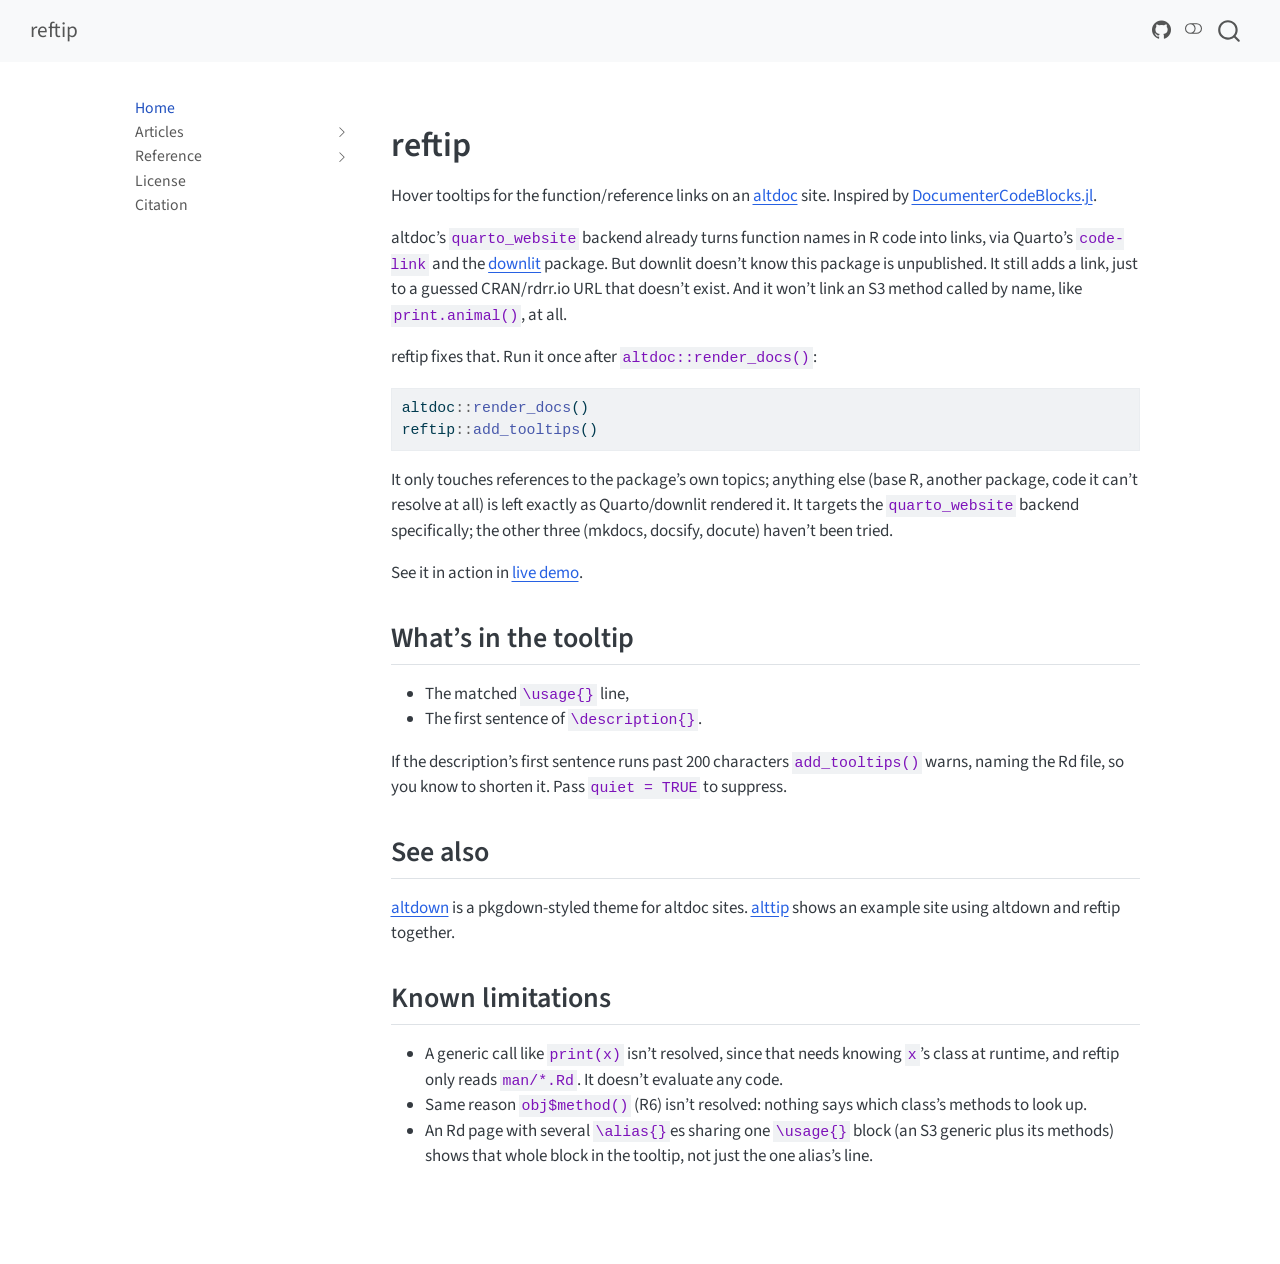
==== commit b0662ecc: "Deploying to gh-pages from @ BjarkeHautop/reftip@c24b710da9cab7860ceaf8bf9e4527dfcc395ab6 🚀" ====
--- a/index.html
+++ b/index.html
@@ -432,7 +432,7 @@
 <section id="reftip" class="level1">
 <h1>reftip</h1>
 <p>Hover tooltips for the function/reference links on an <a href="https://github.com/etiennebacher/altdoc">altdoc</a> site. Inspired by <a href="https://fredrikekre.github.io/DocumenterCodeBlocks.jl/dev/">DocumenterCodeBlocks.jl</a>.</p>
-<p>altdoc’s <code>quarto_website</code> backend already turns function names in R code into links, via Quarto’s <code>code-link</code> and the <a href="https://downlit.r-lib.org/">downlit</a> package. But downlit can’t link a local dev version or unpublished package, and it doesn’t work on stuff like an S3 method <code><a class="reftip-ref" data-reftip="t1" href="man/animal.html">print.animal()</a></code>.</p>
+<p>altdoc’s <code>quarto_website</code> backend already turns function names in R code into links, via Quarto’s <code>code-link</code> and the <a href="https://downlit.r-lib.org/">downlit</a> package. But downlit doesn’t know this package is unpublished. It still adds a link, just to a guessed CRAN/rdrr.io URL that doesn’t exist. And it won’t link an S3 method called by name, like <code><a class="reftip-ref" data-reftip="t1" href="man/animal.html">print.animal()</a></code>, at all.</p>
 <p>reftip fixes that. Run it once after <code>altdoc::render_docs()</code>:</p>
 <div class="code-copy-outer-scaffold"><div class="sourceCode" id="cb1"><pre class="sourceCode r code-with-copy"><code class="sourceCode r"><span id="cb1-1"><a href="#cb1-1" aria-hidden="true" tabindex="-1"></a>altdoc<span class="sc">::</span><span class="fu">render_docs</span>()</span>
 <span id="cb1-2"><a href="#cb1-2" aria-hidden="true" tabindex="-1"></a>reftip<span class="sc">::</span><span class="fu"><a class="reftip-ref" data-reftip="t2" href="man/add_tooltips.html">add_tooltips</a></span>()</span></code></pre></div><button title="Copy to Clipboard" class="code-copy-button"><i class="bi"></i></button></div>
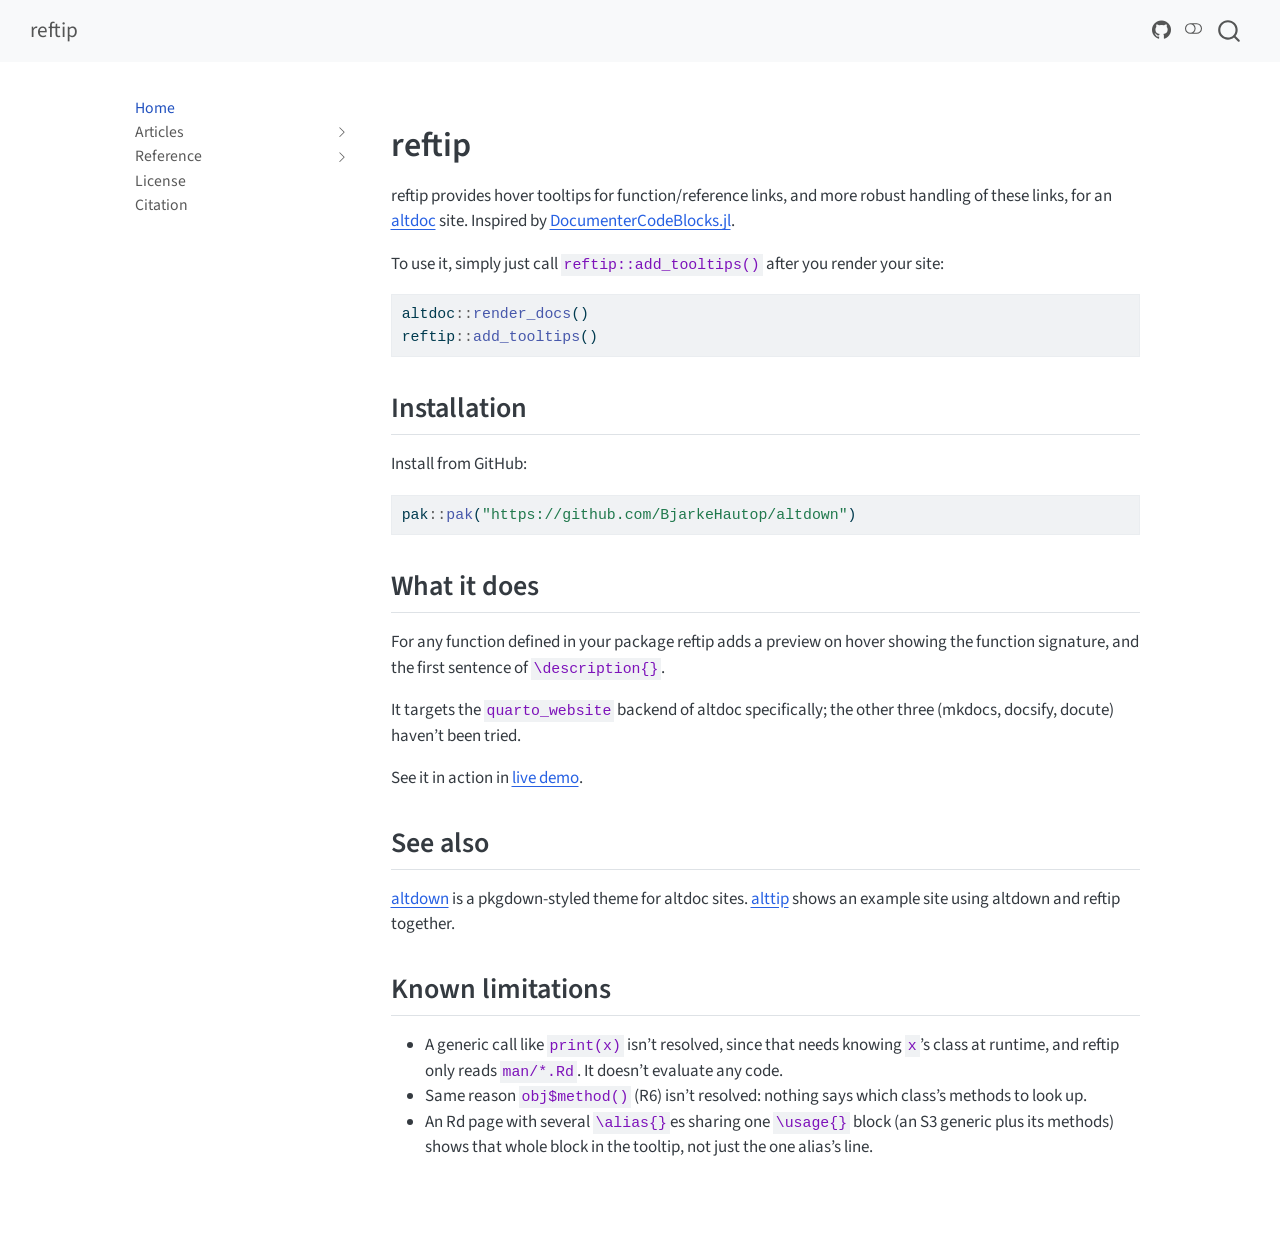
==== commit 14bb295a: "Deploying to gh-pages from @ BjarkeHautop/reftip@9d9c9a7758a12e0e07fb3524759892cd6a468bf7 🚀" ====
--- a/index.html
+++ b/index.html
@@ -431,20 +431,20 @@
 
 <section id="reftip" class="level1">
 <h1>reftip</h1>
-<p>Hover tooltips for the function/reference links on an <a href="https://github.com/etiennebacher/altdoc">altdoc</a> site. Inspired by <a href="https://fredrikekre.github.io/DocumenterCodeBlocks.jl/dev/">DocumenterCodeBlocks.jl</a>.</p>
-<p>altdoc’s <code>quarto_website</code> backend already turns function names in R code into links, via Quarto’s <code>code-link</code> and the <a href="https://downlit.r-lib.org/">downlit</a> package. But downlit doesn’t know this package is unpublished. It still adds a link, just to a guessed CRAN/rdrr.io URL that doesn’t exist. And it won’t link an S3 method called by name, like <code><a class="reftip-ref" data-reftip="t1" href="man/animal.html">print.animal()</a></code>, at all.</p>
-<p>reftip fixes that. Run it once after <code>altdoc::render_docs()</code>:</p>
+<p>reftip provides hover tooltips for function/reference links, and more robust handling of these links, for an <a href="https://github.com/etiennebacher/altdoc">altdoc</a> site. Inspired by <a href="https://fredrikekre.github.io/DocumenterCodeBlocks.jl/dev/">DocumenterCodeBlocks.jl</a>.</p>
+<p>To use it, simply just call <code>reftip::add_tooltips()</code> after you render your site:</p>
 <div class="code-copy-outer-scaffold"><div class="sourceCode" id="cb1"><pre class="sourceCode r code-with-copy"><code class="sourceCode r"><span id="cb1-1"><a href="#cb1-1" aria-hidden="true" tabindex="-1"></a>altdoc<span class="sc">::</span><span class="fu">render_docs</span>()</span>
-<span id="cb1-2"><a href="#cb1-2" aria-hidden="true" tabindex="-1"></a>reftip<span class="sc">::</span><span class="fu"><a class="reftip-ref" data-reftip="t2" href="man/add_tooltips.html">add_tooltips</a></span>()</span></code></pre></div><button title="Copy to Clipboard" class="code-copy-button"><i class="bi"></i></button></div>
-<p>It only touches references to the package’s own topics; anything else (base R, another package, code it can’t resolve at all) is left exactly as Quarto/downlit rendered it. It targets the <code>quarto_website</code> backend specifically; the other three (mkdocs, docsify, docute) haven’t been tried.</p>
+<span id="cb1-2"><a href="#cb1-2" aria-hidden="true" tabindex="-1"></a>reftip<span class="sc">::</span><span class="fu"><a class="reftip-ref" data-reftip="t1" href="man/add_tooltips.html">add_tooltips</a></span>()</span></code></pre></div><button title="Copy to Clipboard" class="code-copy-button"><i class="bi"></i></button></div>
+<section id="installation" class="level2">
+<h2 class="anchored" data-anchor-id="installation">Installation</h2>
+<p>Install from GitHub:</p>
+<div class="code-copy-outer-scaffold"><div class="sourceCode" id="cb2"><pre class="sourceCode r code-with-copy"><code class="sourceCode r"><span id="cb2-1"><a href="#cb2-1" aria-hidden="true" tabindex="-1"></a>pak<span class="sc">::</span><span class="fu">pak</span>(<span class="st">"https://github.com/BjarkeHautop/altdown"</span>)</span></code></pre></div><button title="Copy to Clipboard" class="code-copy-button"><i class="bi"></i></button></div>
+</section>
+<section id="what-it-does" class="level2">
+<h2 class="anchored" data-anchor-id="what-it-does">What it does</h2>
+<p>For any function defined in your package reftip adds a preview on hover showing the function signature, and the first sentence of <code>\description{}</code>.</p>
+<p>It targets the <code>quarto_website</code> backend of altdoc specifically; the other three (mkdocs, docsify, docute) haven’t been tried.</p>
 <p>See it in action in <a href="https://bjarkehautop.github.io/reftip/vignettes/demo.html">live demo</a>.</p>
-<section id="whats-in-the-tooltip" class="level2">
-<h2 class="anchored" data-anchor-id="whats-in-the-tooltip">What’s in the tooltip</h2>
-<ul>
-<li>The matched <code>\usage{}</code> line,</li>
-<li>The first sentence of <code>\description{}</code>.</li>
-</ul>
-<p>If the description’s first sentence runs past 200 characters <code><a class="reftip-ref" data-reftip="t2" href="man/add_tooltips.html">add_tooltips()</a></code> warns, naming the Rd file, so you know to shorten it. Pass <code>quiet = TRUE</code> to suppress.</p>
 </section>
 <section id="see-also" class="level2">
 <h2 class="anchored" data-anchor-id="see-also">See also</h2>
@@ -881,7 +881,7 @@
 
 
 
-<div class="reftip-payload" hidden><div class="reftip-tip" data-for="t1"><code class="reftip-sig">print.animal(x, ...)</code><span class="reftip-brief">A minimal S3 class.</span></div><div class="reftip-tip" data-for="t2"><code class="reftip-sig">add_tooltips(path = &quot;.&quot;, docs_dir = NULL, quiet = FALSE)</code><span class="reftip-brief">Run after you build docs with altdoc::render_docs().</span></div></div>
+<div class="reftip-payload" hidden><div class="reftip-tip" data-for="t1"><code class="reftip-sig">add_tooltips(path = &quot;.&quot;, docs_dir = NULL, quiet = FALSE)</code><span class="reftip-brief">Run after you build docs with altdoc::render_docs().</span></div></div>
 <script>
 (function(){
   var payload = document.currentScript.previousElementSibling;
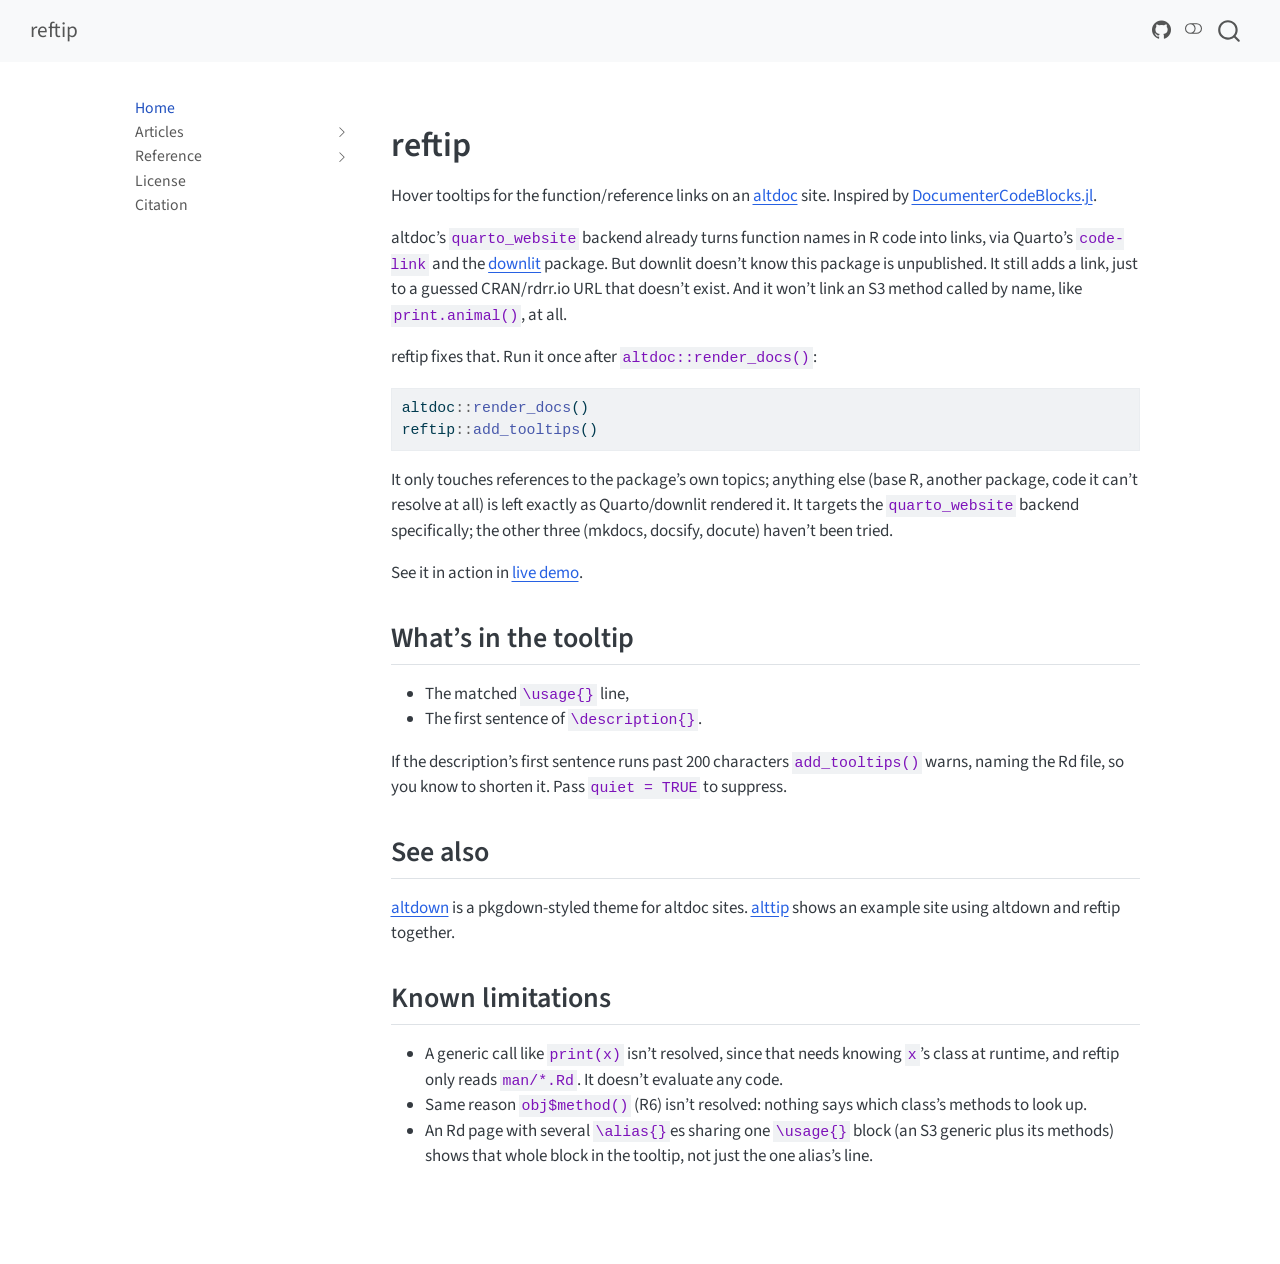
==== commit afca1cd1: "Deploying to gh-pages from @ BjarkeHautop/reftip@c24b710da9cab7860ceaf8bf9e4527dfcc395ab6 🚀" ====
--- a/index.html
+++ b/index.html
@@ -431,20 +431,20 @@
 
 <section id="reftip" class="level1">
 <h1>reftip</h1>
-<p>reftip provides hover tooltips for function/reference links, and more robust handling of these links, for an <a href="https://github.com/etiennebacher/altdoc">altdoc</a> site. Inspired by <a href="https://fredrikekre.github.io/DocumenterCodeBlocks.jl/dev/">DocumenterCodeBlocks.jl</a>.</p>
-<p>To use it, simply just call <code>reftip::add_tooltips()</code> after you render your site:</p>
+<p>Hover tooltips for the function/reference links on an <a href="https://github.com/etiennebacher/altdoc">altdoc</a> site. Inspired by <a href="https://fredrikekre.github.io/DocumenterCodeBlocks.jl/dev/">DocumenterCodeBlocks.jl</a>.</p>
+<p>altdoc’s <code>quarto_website</code> backend already turns function names in R code into links, via Quarto’s <code>code-link</code> and the <a href="https://downlit.r-lib.org/">downlit</a> package. But downlit doesn’t know this package is unpublished. It still adds a link, just to a guessed CRAN/rdrr.io URL that doesn’t exist. And it won’t link an S3 method called by name, like <code><a class="reftip-ref" data-reftip="t1" href="man/animal.html">print.animal()</a></code>, at all.</p>
+<p>reftip fixes that. Run it once after <code>altdoc::render_docs()</code>:</p>
 <div class="code-copy-outer-scaffold"><div class="sourceCode" id="cb1"><pre class="sourceCode r code-with-copy"><code class="sourceCode r"><span id="cb1-1"><a href="#cb1-1" aria-hidden="true" tabindex="-1"></a>altdoc<span class="sc">::</span><span class="fu">render_docs</span>()</span>
-<span id="cb1-2"><a href="#cb1-2" aria-hidden="true" tabindex="-1"></a>reftip<span class="sc">::</span><span class="fu"><a class="reftip-ref" data-reftip="t1" href="man/add_tooltips.html">add_tooltips</a></span>()</span></code></pre></div><button title="Copy to Clipboard" class="code-copy-button"><i class="bi"></i></button></div>
-<section id="installation" class="level2">
-<h2 class="anchored" data-anchor-id="installation">Installation</h2>
-<p>Install from GitHub:</p>
-<div class="code-copy-outer-scaffold"><div class="sourceCode" id="cb2"><pre class="sourceCode r code-with-copy"><code class="sourceCode r"><span id="cb2-1"><a href="#cb2-1" aria-hidden="true" tabindex="-1"></a>pak<span class="sc">::</span><span class="fu">pak</span>(<span class="st">"https://github.com/BjarkeHautop/altdown"</span>)</span></code></pre></div><button title="Copy to Clipboard" class="code-copy-button"><i class="bi"></i></button></div>
-</section>
-<section id="what-it-does" class="level2">
-<h2 class="anchored" data-anchor-id="what-it-does">What it does</h2>
-<p>For any function defined in your package reftip adds a preview on hover showing the function signature, and the first sentence of <code>\description{}</code>.</p>
-<p>It targets the <code>quarto_website</code> backend of altdoc specifically; the other three (mkdocs, docsify, docute) haven’t been tried.</p>
+<span id="cb1-2"><a href="#cb1-2" aria-hidden="true" tabindex="-1"></a>reftip<span class="sc">::</span><span class="fu"><a class="reftip-ref" data-reftip="t2" href="man/add_tooltips.html">add_tooltips</a></span>()</span></code></pre></div><button title="Copy to Clipboard" class="code-copy-button"><i class="bi"></i></button></div>
+<p>It only touches references to the package’s own topics; anything else (base R, another package, code it can’t resolve at all) is left exactly as Quarto/downlit rendered it. It targets the <code>quarto_website</code> backend specifically; the other three (mkdocs, docsify, docute) haven’t been tried.</p>
 <p>See it in action in <a href="https://bjarkehautop.github.io/reftip/vignettes/demo.html">live demo</a>.</p>
+<section id="whats-in-the-tooltip" class="level2">
+<h2 class="anchored" data-anchor-id="whats-in-the-tooltip">What’s in the tooltip</h2>
+<ul>
+<li>The matched <code>\usage{}</code> line,</li>
+<li>The first sentence of <code>\description{}</code>.</li>
+</ul>
+<p>If the description’s first sentence runs past 200 characters <code><a class="reftip-ref" data-reftip="t2" href="man/add_tooltips.html">add_tooltips()</a></code> warns, naming the Rd file, so you know to shorten it. Pass <code>quiet = TRUE</code> to suppress.</p>
 </section>
 <section id="see-also" class="level2">
 <h2 class="anchored" data-anchor-id="see-also">See also</h2>
@@ -881,7 +881,7 @@
 
 
 
-<div class="reftip-payload" hidden><div class="reftip-tip" data-for="t1"><code class="reftip-sig">add_tooltips(path = &quot;.&quot;, docs_dir = NULL, quiet = FALSE)</code><span class="reftip-brief">Run after you build docs with altdoc::render_docs().</span></div></div>
+<div class="reftip-payload" hidden><div class="reftip-tip" data-for="t1"><code class="reftip-sig">print.animal(x, ...)</code><span class="reftip-brief">A minimal S3 class.</span></div><div class="reftip-tip" data-for="t2"><code class="reftip-sig">add_tooltips(path = &quot;.&quot;, docs_dir = NULL, quiet = FALSE)</code><span class="reftip-brief">Run after you build docs with altdoc::render_docs().</span></div></div>
 <script>
 (function(){
   var payload = document.currentScript.previousElementSibling;
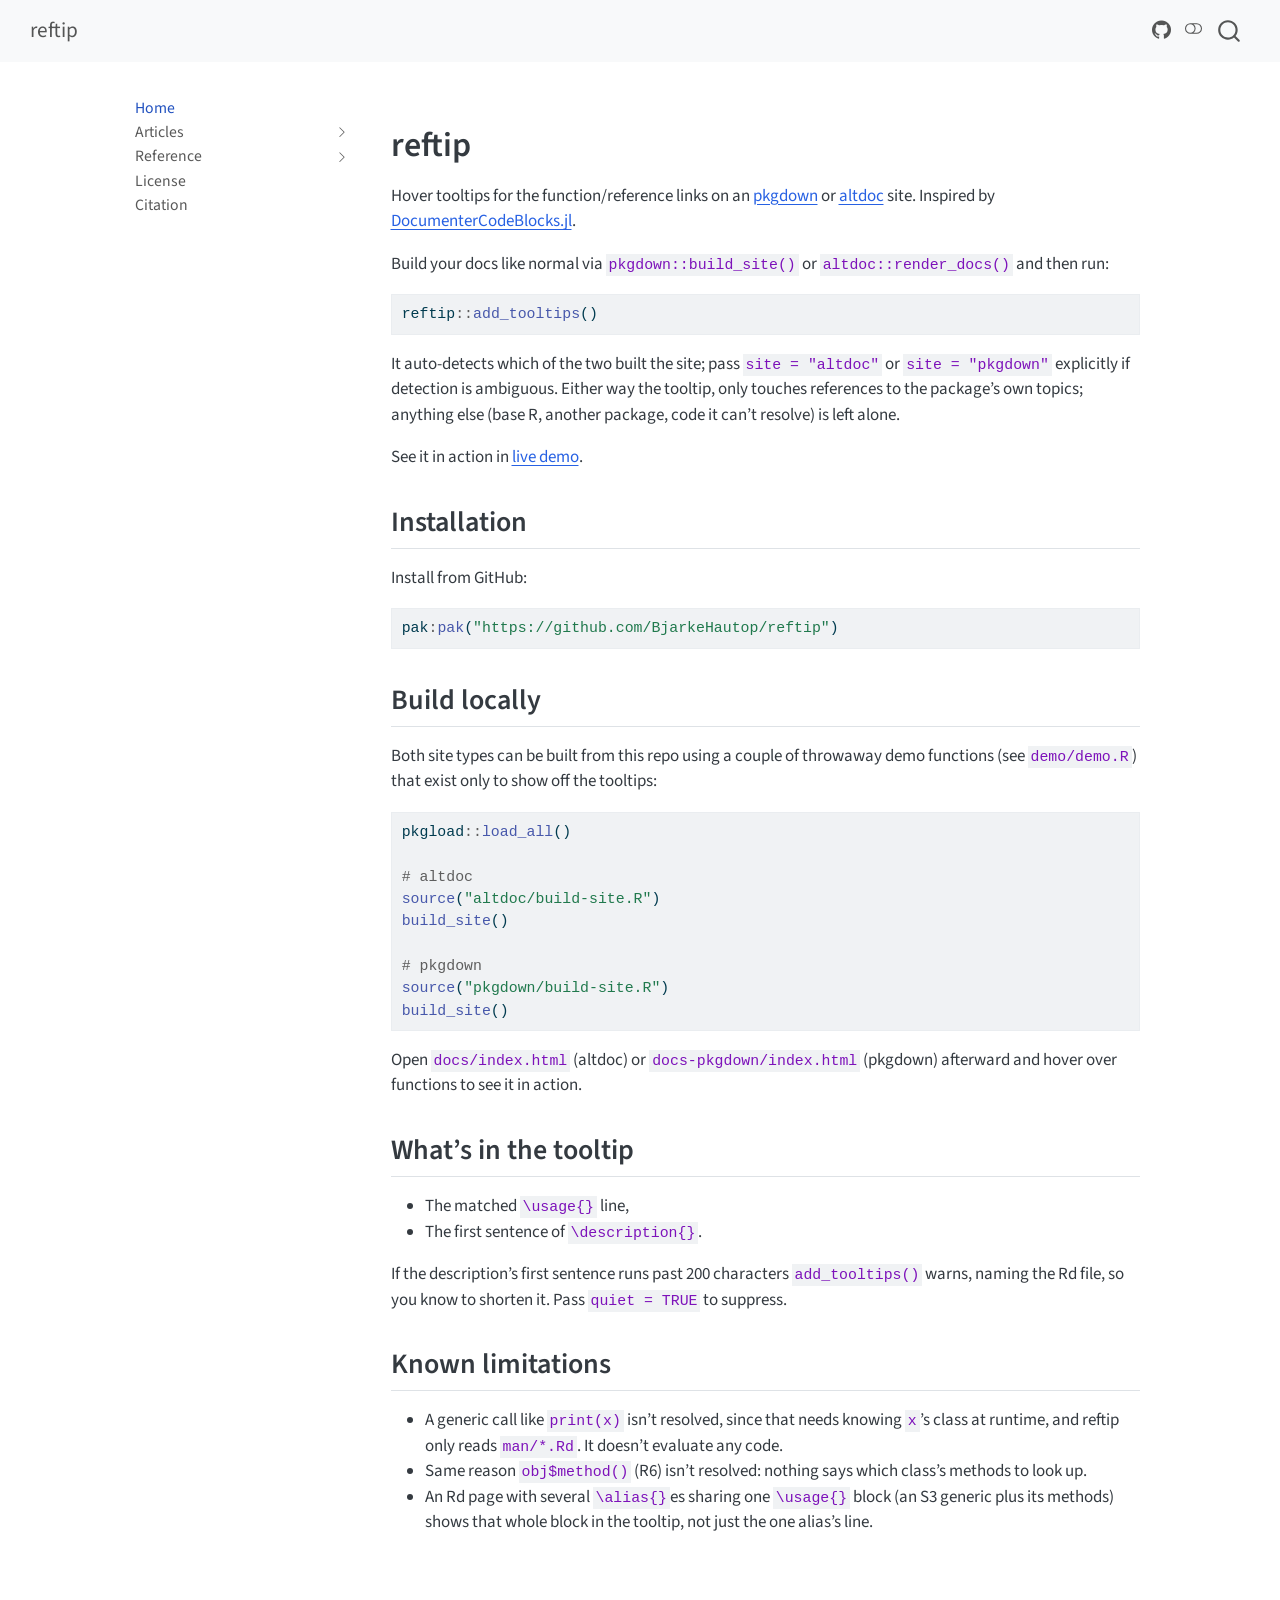
==== commit cc76fcbf: "Deploying to gh-pages from @ BjarkeHautop/reftip@1314cd97cb1e19ad655091bf5d6e7b9d1e9226fa 🚀" ====
--- a/index.html
+++ b/index.html
@@ -431,24 +431,37 @@
 
 <section id="reftip" class="level1">
 <h1>reftip</h1>
-<p>Hover tooltips for the function/reference links on an <a href="https://github.com/etiennebacher/altdoc">altdoc</a> site. Inspired by <a href="https://fredrikekre.github.io/DocumenterCodeBlocks.jl/dev/">DocumenterCodeBlocks.jl</a>.</p>
-<p>altdoc’s <code>quarto_website</code> backend already turns function names in R code into links, via Quarto’s <code>code-link</code> and the <a href="https://downlit.r-lib.org/">downlit</a> package. But downlit doesn’t know this package is unpublished. It still adds a link, just to a guessed CRAN/rdrr.io URL that doesn’t exist. And it won’t link an S3 method called by name, like <code><a class="reftip-ref" data-reftip="t1" href="man/animal.html">print.animal()</a></code>, at all.</p>
-<p>reftip fixes that. Run it once after <code>altdoc::render_docs()</code>:</p>
-<div class="code-copy-outer-scaffold"><div class="sourceCode" id="cb1"><pre class="sourceCode r code-with-copy"><code class="sourceCode r"><span id="cb1-1"><a href="#cb1-1" aria-hidden="true" tabindex="-1"></a>altdoc<span class="sc">::</span><span class="fu">render_docs</span>()</span>
-<span id="cb1-2"><a href="#cb1-2" aria-hidden="true" tabindex="-1"></a>reftip<span class="sc">::</span><span class="fu"><a class="reftip-ref" data-reftip="t2" href="man/add_tooltips.html">add_tooltips</a></span>()</span></code></pre></div><button title="Copy to Clipboard" class="code-copy-button"><i class="bi"></i></button></div>
-<p>It only touches references to the package’s own topics; anything else (base R, another package, code it can’t resolve at all) is left exactly as Quarto/downlit rendered it. It targets the <code>quarto_website</code> backend specifically; the other three (mkdocs, docsify, docute) haven’t been tried.</p>
+<p>Hover tooltips for the function/reference links on an <a href="https://pkgdown.r-lib.org/">pkgdown</a> or <a href="https://github.com/etiennebacher/altdoc">altdoc</a> site. Inspired by <a href="https://fredrikekre.github.io/DocumenterCodeBlocks.jl/dev/">DocumenterCodeBlocks.jl</a>.</p>
+<p>Build your docs like normal via <code>pkgdown::build_site()</code> or <code>altdoc::render_docs()</code> and then run:</p>
+<div class="code-copy-outer-scaffold"><div class="sourceCode" id="cb1"><pre class="sourceCode r code-with-copy"><code class="sourceCode r"><span id="cb1-1"><a href="#cb1-1" aria-hidden="true" tabindex="-1"></a>reftip<span class="sc">::</span><span class="fu"><a class="reftip-ref" data-reftip="t1" href="man/add_tooltips.html">add_tooltips</a></span>()</span></code></pre></div><button title="Copy to Clipboard" class="code-copy-button"><i class="bi"></i></button></div>
+<p>It auto-detects which of the two built the site; pass <code>site = "altdoc"</code> or <code>site = "pkgdown"</code> explicitly if detection is ambiguous. Either way the tooltip, only touches references to the package’s own topics; anything else (base R, another package, code it can’t resolve) is left alone.</p>
 <p>See it in action in <a href="https://bjarkehautop.github.io/reftip/vignettes/demo.html">live demo</a>.</p>
+<section id="installation" class="level2">
+<h2 class="anchored" data-anchor-id="installation">Installation</h2>
+<p>Install from GitHub:</p>
+<div class="code-copy-outer-scaffold"><div class="sourceCode" id="cb2"><pre class="sourceCode r code-with-copy"><code class="sourceCode r"><span id="cb2-1"><a href="#cb2-1" aria-hidden="true" tabindex="-1"></a>pak<span class="sc">:</span><span class="fu">pak</span>(<span class="st">"https://github.com/BjarkeHautop/reftip"</span>)</span></code></pre></div><button title="Copy to Clipboard" class="code-copy-button"><i class="bi"></i></button></div>
+</section>
+<section id="build-locally" class="level2">
+<h2 class="anchored" data-anchor-id="build-locally">Build locally</h2>
+<p>Both site types can be built from this repo using a couple of throwaway demo functions (see <code>demo/demo.R</code>) that exist only to show off the tooltips:</p>
+<div class="code-copy-outer-scaffold"><div class="sourceCode" id="cb3"><pre class="sourceCode r code-with-copy"><code class="sourceCode r"><span id="cb3-1"><a href="#cb3-1" aria-hidden="true" tabindex="-1"></a>pkgload<span class="sc">::</span><span class="fu">load_all</span>()</span>
+<span id="cb3-2"><a href="#cb3-2" aria-hidden="true" tabindex="-1"></a></span>
+<span id="cb3-3"><a href="#cb3-3" aria-hidden="true" tabindex="-1"></a><span class="co"># altdoc</span></span>
+<span id="cb3-4"><a href="#cb3-4" aria-hidden="true" tabindex="-1"></a><span class="fu">source</span>(<span class="st">"altdoc/build-site.R"</span>)</span>
+<span id="cb3-5"><a href="#cb3-5" aria-hidden="true" tabindex="-1"></a><span class="fu">build_site</span>()</span>
+<span id="cb3-6"><a href="#cb3-6" aria-hidden="true" tabindex="-1"></a></span>
+<span id="cb3-7"><a href="#cb3-7" aria-hidden="true" tabindex="-1"></a><span class="co"># pkgdown</span></span>
+<span id="cb3-8"><a href="#cb3-8" aria-hidden="true" tabindex="-1"></a><span class="fu">source</span>(<span class="st">"pkgdown/build-site.R"</span>)</span>
+<span id="cb3-9"><a href="#cb3-9" aria-hidden="true" tabindex="-1"></a><span class="fu">build_site</span>()</span></code></pre></div><button title="Copy to Clipboard" class="code-copy-button"><i class="bi"></i></button></div>
+<p>Open <code>docs/index.html</code> (altdoc) or <code>docs-pkgdown/index.html</code> (pkgdown) afterward and hover over functions to see it in action.</p>
+</section>
 <section id="whats-in-the-tooltip" class="level2">
 <h2 class="anchored" data-anchor-id="whats-in-the-tooltip">What’s in the tooltip</h2>
 <ul>
 <li>The matched <code>\usage{}</code> line,</li>
 <li>The first sentence of <code>\description{}</code>.</li>
 </ul>
-<p>If the description’s first sentence runs past 200 characters <code><a class="reftip-ref" data-reftip="t2" href="man/add_tooltips.html">add_tooltips()</a></code> warns, naming the Rd file, so you know to shorten it. Pass <code>quiet = TRUE</code> to suppress.</p>
-</section>
-<section id="see-also" class="level2">
-<h2 class="anchored" data-anchor-id="see-also">See also</h2>
-<p><a href="https://github.com/BjarkeHautop/altdown">altdown</a> is a pkgdown-styled theme for altdoc sites. <a href="https://github.com/bjarkehautop/alttip">alttip</a> shows an example site using altdown and reftip together.</p>
+<p>If the description’s first sentence runs past 200 characters <code><a class="reftip-ref" data-reftip="t1" href="man/add_tooltips.html">add_tooltips()</a></code> warns, naming the Rd file, so you know to shorten it. Pass <code>quiet = TRUE</code> to suppress.</p>
 </section>
 <section id="known-limitations" class="level2">
 <h2 class="anchored" data-anchor-id="known-limitations">Known limitations</h2>
@@ -881,7 +894,12 @@
 
 
 
-<div class="reftip-payload" hidden><div class="reftip-tip" data-for="t1"><code class="reftip-sig">print.animal(x, ...)</code><span class="reftip-brief">A minimal S3 class.</span></div><div class="reftip-tip" data-for="t2"><code class="reftip-sig">add_tooltips(path = &quot;.&quot;, docs_dir = NULL, quiet = FALSE)</code><span class="reftip-brief">Run after you build docs with altdoc::render_docs().</span></div></div>
+<div class="reftip-payload" hidden><div class="reftip-tip" data-for="t1"><code class="reftip-sig">add_tooltips(
+  path = &quot;.&quot;,
+  docs_dir = NULL,
+  site = c(&quot;auto&quot;, &quot;altdoc&quot;, &quot;pkgdown&quot;),
+  quiet = FALSE
+)</code><span class="reftip-brief">Run after you build docs with altdoc::render_docs() or pkgdown::build_site().</span></div></div>
 <script>
 (function(){
   var payload = document.currentScript.previousElementSibling;
